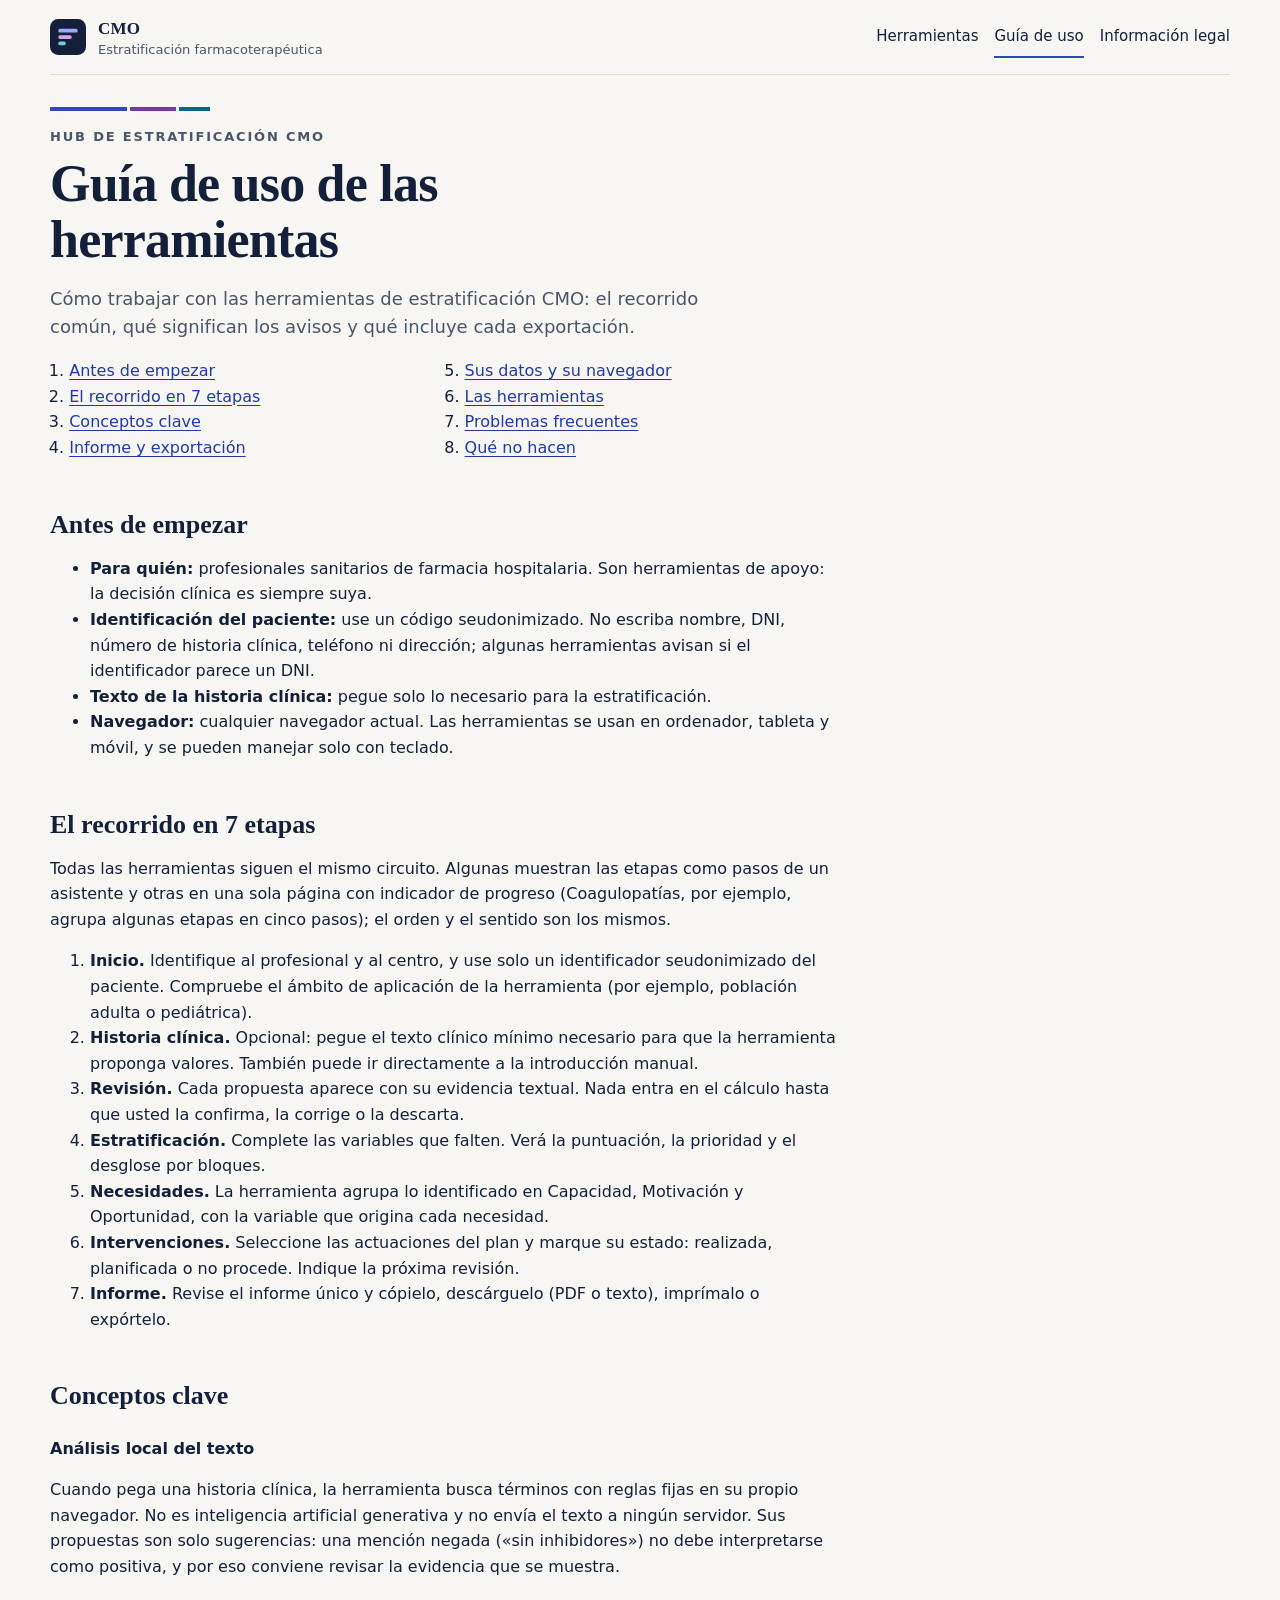
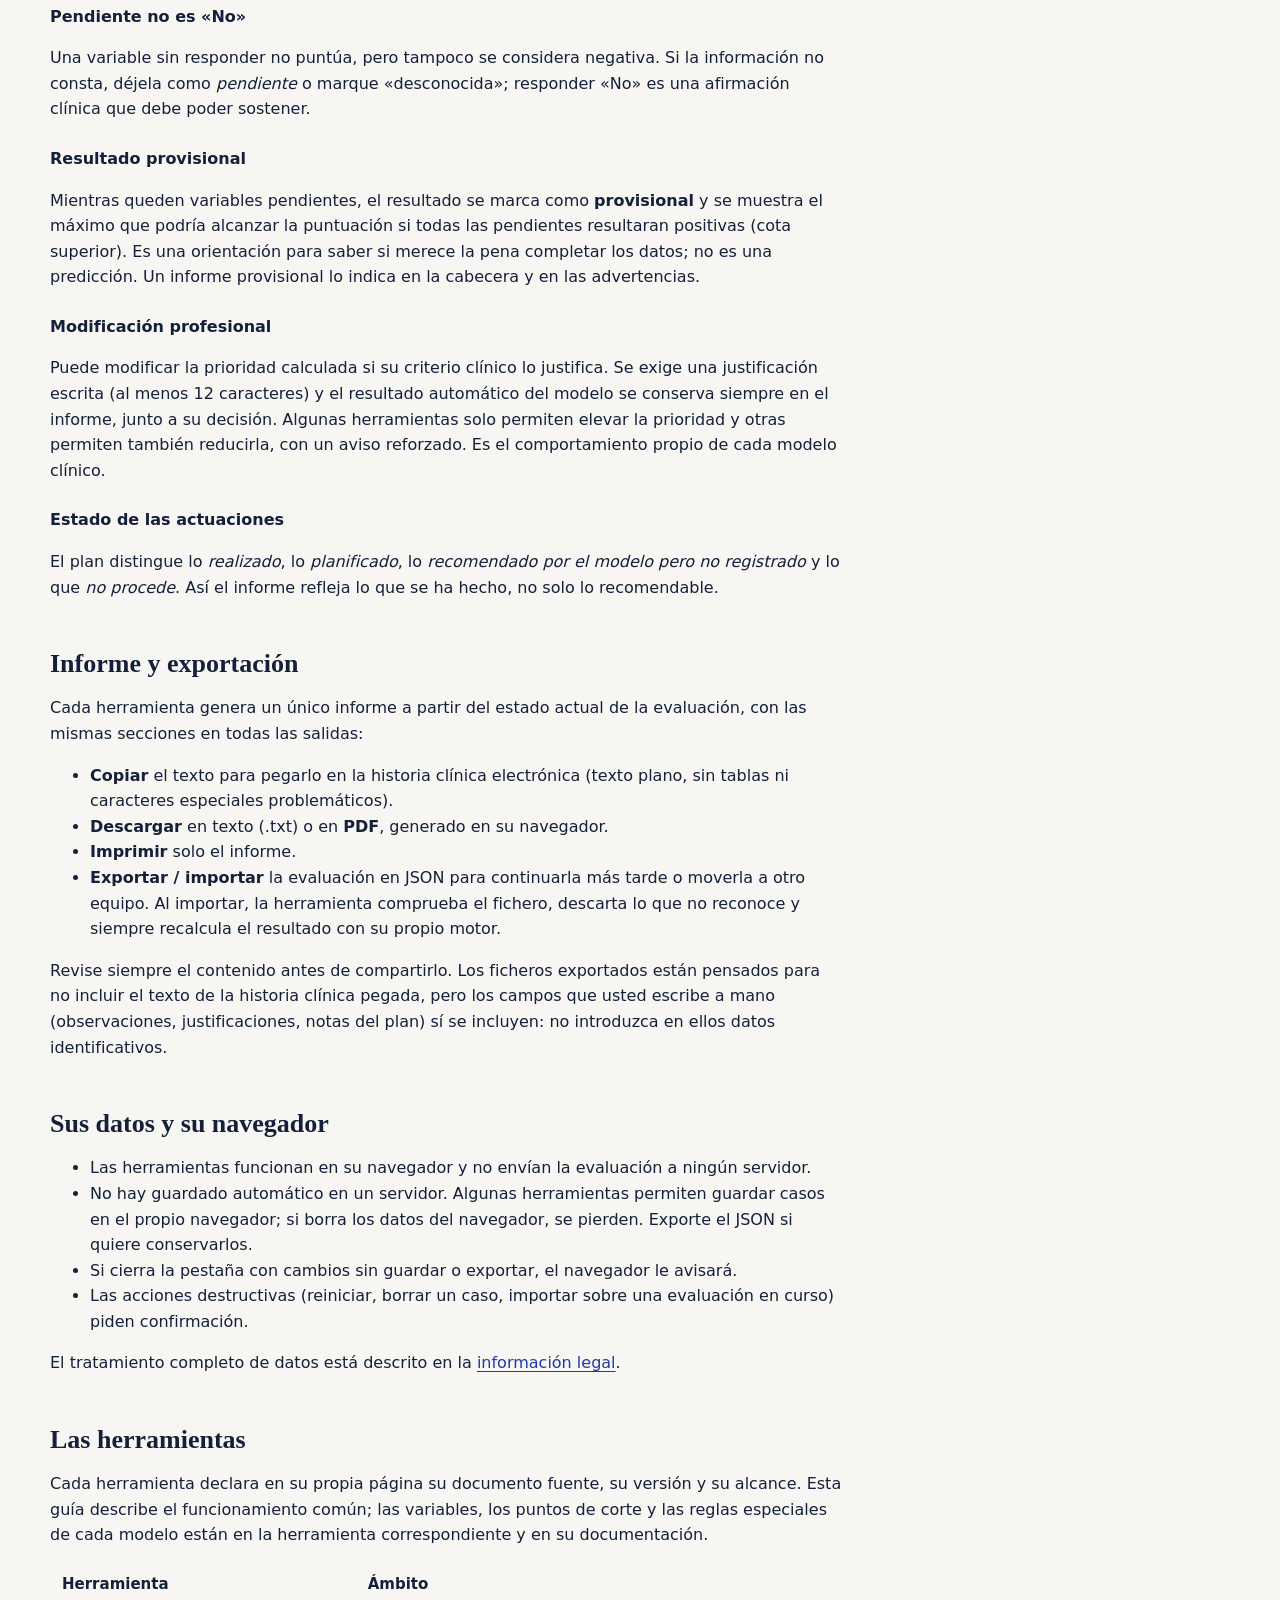
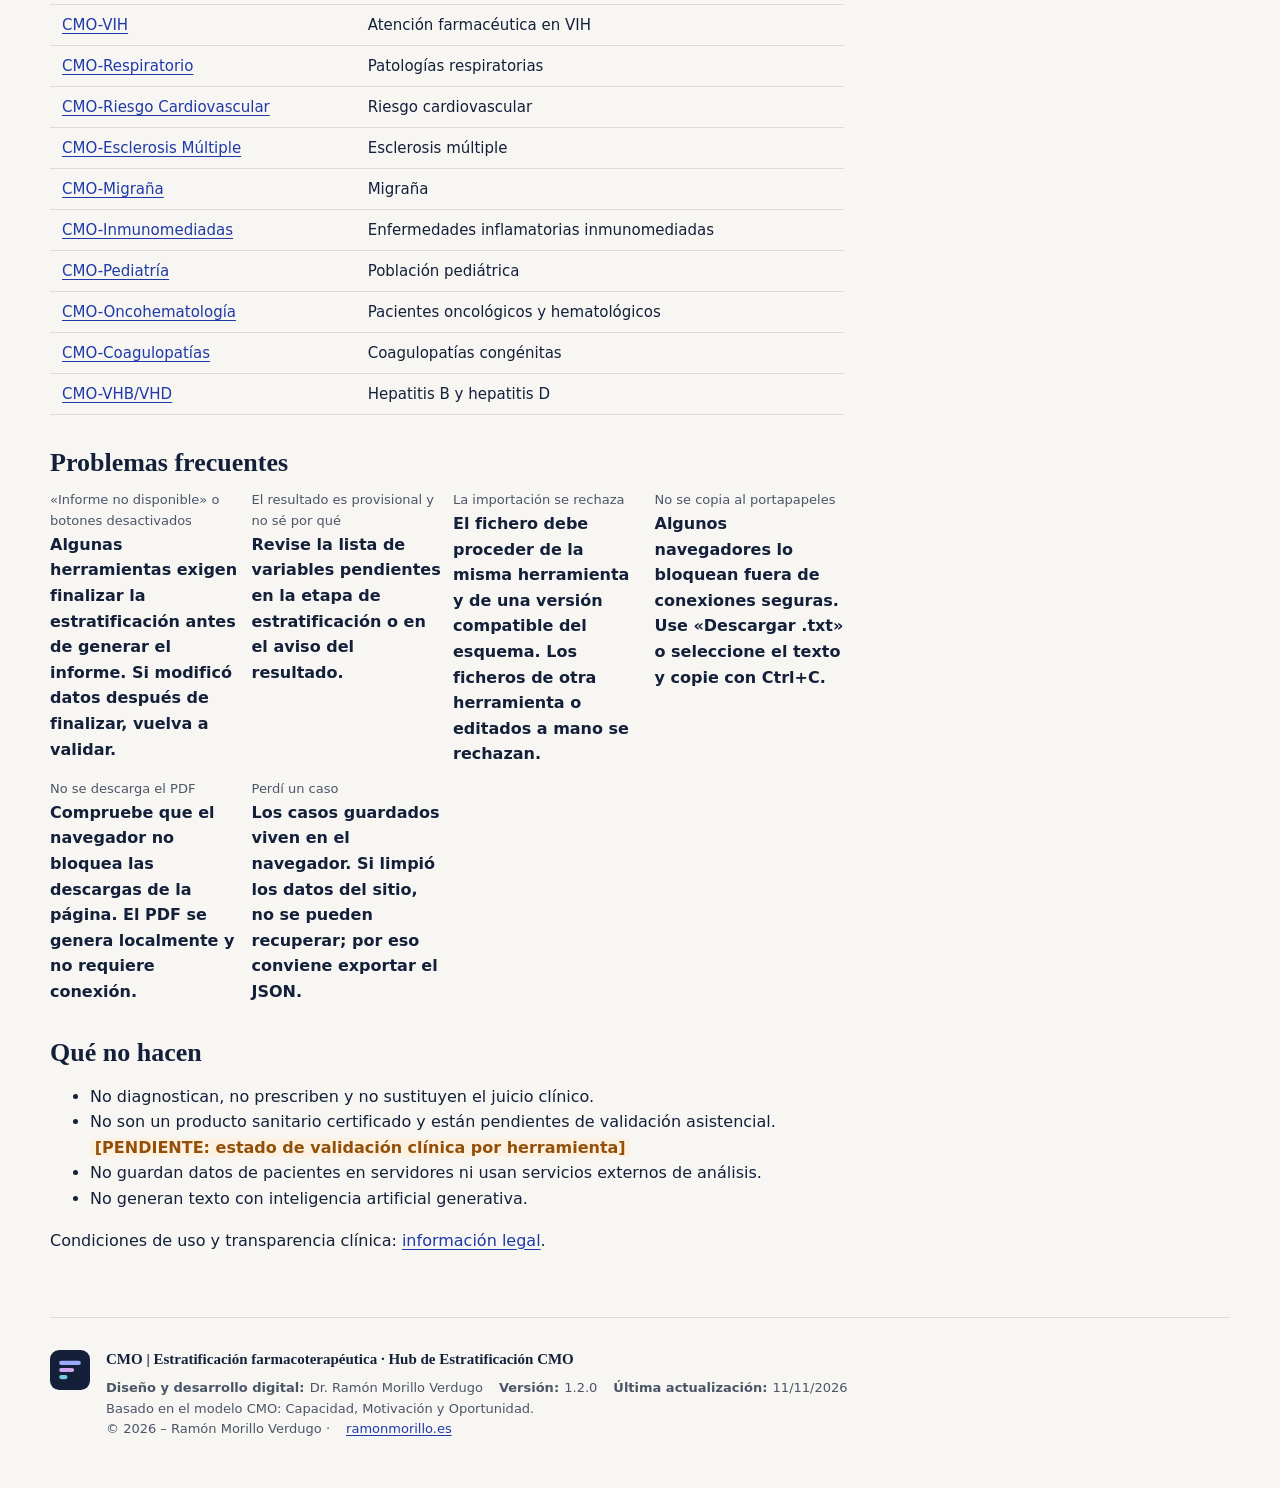
==== guia.html @ ec077113 "Guía de uso de las herramientas (guia.html) enlazada desde el hub; hub 1.2.0 Co-Authored-By: Claude " ====
<!DOCTYPE html>
<html lang="es">
<head>
    <meta charset="UTF-8">
    <meta name="viewport" content="width=device-width, initial-scale=1.0">
    <title>Guía de uso · Hub de Estratificación CMO</title>
    <meta name="description" content="Cómo usar las herramientas de estratificación CMO: flujo común, resultado provisional, modificación profesional, informe y exportación.">
    <meta name="theme-color" content="#14203a">
    <link rel="icon" href="cmo-design-system/assets/favicon.svg" type="image/svg+xml">
    <link rel="stylesheet" href="cmo-design-system/src/cmo-tokens.css">
    <link rel="stylesheet" href="cmo-design-system/src/cmo-components.css">
    <style>
        .guia { max-width: 78ch; }
        .guia section { padding-top: var(--cmo-space-6); scroll-margin-top: var(--cmo-space-4); }
        .guia h2 { margin-bottom: var(--cmo-space-3); }
        .guia h3 { margin: var(--cmo-space-5) 0 var(--cmo-space-2); font-size: var(--cmo-text-md); }
        .guia table { width: 100%; border-collapse: collapse; font-size: var(--cmo-text-sm); }
        .guia th, .guia td { text-align: left; vertical-align: top; padding: var(--cmo-space-2) var(--cmo-space-3); border-bottom: 1px solid var(--cmo-rule); }
        .guia .table-wrap { overflow-x: auto; }
        .pending { padding: 0 .3em; background: var(--cmo-warn-bg); color: var(--cmo-warn); font-weight: 600; border-radius: 3px; }
        .toc { columns: 2 220px; padding-left: 1.2em; }
        .guia a[href^="mailto:"] { overflow-wrap: anywhere; }
    </style>
    <script type="application/json" id="cmo-app-meta">
    {
        "schema": "cmo-app-meta/1",
        "id": "hub-estratificacion-cmo",
        "name": "Hub de Estratificación CMO",
        "appVersion": "1.2.0",
        "algorithm": null,
        "status": "released",
        "releaseDate": "2026-11-11",
        "credits": [{ "role": "Diseño y desarrollo digital", "name": "Dr. Ramón Morillo Verdugo" }],
        "website": "https://ramonmorillo.es",
        "copyright": { "year": "2026", "holders": ["Ramón Morillo Verdugo"] }
    }
    </script>
    <script type="module" src="cmo-design-system/src/cmo-author-signature.js"></script>
</head>
<body class="cmo-scope">
    <a class="cmo-skip" href="#contenido">Saltar al contenido</a>
    <div class="cmo-container">
        <header class="cmo-brandbar">
            <a class="cmo-brand" href="./" aria-label="CMO · Estratificación farmacoterapéutica, volver al hub">
                <img class="cmo-brand__mark" src="cmo-design-system/assets/cmo-mark.svg" alt="" width="36" height="36">
                <span><span class="cmo-brand__name">CMO</span><span class="cmo-brand__tagline">Estratificación farmacoterapéutica</span></span>
            </a>
            <nav class="cmo-nav" aria-label="Principal">
                <a href="./#herramientas">Herramientas</a>
                <a href="guia.html" aria-current="page">Guía de uso</a>
                <a href="legal.html">Información legal</a>
            </nav>
        </header>

        <main id="contenido" class="guia" tabindex="-1">
            <section class="cmo-hero" style="padding-bottom:0">
                <div class="cmo-strata" aria-hidden="true"><i></i><i></i><i></i></div>
                <p class="cmo-eyebrow">Hub de Estratificación CMO</p>
                <h1 class="cmo-title">Guía de uso de las herramientas</h1>
                <p class="cmo-lead">Cómo trabajar con las herramientas de estratificación CMO: el recorrido común, qué significan los avisos y qué incluye cada exportación.</p>
            </section>

            <nav aria-label="Apartados">
                <ol class="toc">
                    <li><a href="#antes">Antes de empezar</a></li>
                    <li><a href="#recorrido">El recorrido en 7 etapas</a></li>
                    <li><a href="#conceptos">Conceptos clave</a></li>
                    <li><a href="#informe">Informe y exportación</a></li>
                    <li><a href="#datos">Sus datos y su navegador</a></li>
                    <li><a href="#herramientas-guia">Las herramientas</a></li>
                    <li><a href="#problemas">Problemas frecuentes</a></li>
                    <li><a href="#limites">Qué no hacen</a></li>
                </ol>
            </nav>

            <section id="antes" aria-labelledby="h-antes">
                <h2 class="cmo-h2" id="h-antes">Antes de empezar</h2>
                <ul>
                    <li><strong>Para quién:</strong> profesionales sanitarios de farmacia hospitalaria. Son herramientas de apoyo: la decisión clínica es siempre suya.</li>
                    <li><strong>Identificación del paciente:</strong> use un código seudonimizado. No escriba nombre, DNI, número de historia clínica, teléfono ni dirección; algunas herramientas avisan si el identificador parece un DNI.</li>
                    <li><strong>Texto de la historia clínica:</strong> pegue solo lo necesario para la estratificación.</li>
                    <li><strong>Navegador:</strong> cualquier navegador actual. Las herramientas se usan en ordenador, tableta y móvil, y se pueden manejar solo con teclado.</li>
                </ul>
            </section>

            <section id="recorrido" aria-labelledby="h-recorrido">
                <h2 class="cmo-h2" id="h-recorrido">El recorrido en 7 etapas</h2>
                <p>Todas las herramientas siguen el mismo circuito. Algunas muestran las etapas como pasos de un asistente y otras en una sola página con indicador de progreso (Coagulopatías, por ejemplo, agrupa algunas etapas en cinco pasos); el orden y el sentido son los mismos.</p>
                <ol>
                    <li><strong>Inicio.</strong> Identifique al profesional y al centro, y use solo un identificador seudonimizado del paciente. Compruebe el ámbito de aplicación de la herramienta (por ejemplo, población adulta o pediátrica).</li>
                    <li><strong>Historia clínica.</strong> Opcional: pegue el texto clínico mínimo necesario para que la herramienta proponga valores. También puede ir directamente a la introducción manual.</li>
                    <li><strong>Revisión.</strong> Cada propuesta aparece con su evidencia textual. Nada entra en el cálculo hasta que usted la confirma, la corrige o la descarta.</li>
                    <li><strong>Estratificación.</strong> Complete las variables que falten. Verá la puntuación, la prioridad y el desglose por bloques.</li>
                    <li><strong>Necesidades.</strong> La herramienta agrupa lo identificado en Capacidad, Motivación y Oportunidad, con la variable que origina cada necesidad.</li>
                    <li><strong>Intervenciones.</strong> Seleccione las actuaciones del plan y marque su estado: realizada, planificada o no procede. Indique la próxima revisión.</li>
                    <li><strong>Informe.</strong> Revise el informe único y cópielo, descárguelo (PDF o texto), imprímalo o expórtelo.</li>
                </ol>
            </section>

            <section id="conceptos" aria-labelledby="h-conceptos">
                <h2 class="cmo-h2" id="h-conceptos">Conceptos clave</h2>
                <h3>Análisis local del texto</h3>
                <p>Cuando pega una historia clínica, la herramienta busca términos con reglas fijas en su propio navegador. No es inteligencia artificial generativa y no envía el texto a ningún servidor. Sus propuestas son solo sugerencias: una mención negada («sin inhibidores») no debe interpretarse como positiva, y por eso conviene revisar la evidencia que se muestra.</p>
                <h3>Pendiente no es «No»</h3>
                <p>Una variable sin responder no puntúa, pero tampoco se considera negativa. Si la información no consta, déjela como <em>pendiente</em> o marque «desconocida»; responder «No» es una afirmación clínica que debe poder sostener.</p>
                <h3>Resultado provisional</h3>
                <p>Mientras queden variables pendientes, el resultado se marca como <strong>provisional</strong> y se muestra el máximo que podría alcanzar la puntuación si todas las pendientes resultaran positivas (cota superior). Es una orientación para saber si merece la pena completar los datos; no es una predicción. Un informe provisional lo indica en la cabecera y en las advertencias.</p>
                <h3>Modificación profesional</h3>
                <p>Puede modificar la prioridad calculada si su criterio clínico lo justifica. Se exige una justificación escrita (al menos 12 caracteres) y el resultado automático del modelo se conserva siempre en el informe, junto a su decisión. Algunas herramientas solo permiten elevar la prioridad y otras permiten también reducirla, con un aviso reforzado. Es el comportamiento propio de cada modelo clínico.</p>
                <h3>Estado de las actuaciones</h3>
                <p>El plan distingue lo <em>realizado</em>, lo <em>planificado</em>, lo <em>recomendado por el modelo pero no registrado</em> y lo que <em>no procede</em>. Así el informe refleja lo que se ha hecho, no solo lo recomendable.</p>
            </section>

            <section id="informe" aria-labelledby="h-informe">
                <h2 class="cmo-h2" id="h-informe">Informe y exportación</h2>
                <p>Cada herramienta genera un único informe a partir del estado actual de la evaluación, con las mismas secciones en todas las salidas:</p>
                <ul>
                    <li><strong>Copiar</strong> el texto para pegarlo en la historia clínica electrónica (texto plano, sin tablas ni caracteres especiales problemáticos).</li>
                    <li><strong>Descargar</strong> en texto (.txt) o en <strong>PDF</strong>, generado en su navegador.</li>
                    <li><strong>Imprimir</strong> solo el informe.</li>
                    <li><strong>Exportar / importar</strong> la evaluación en JSON para continuarla más tarde o moverla a otro equipo. Al importar, la herramienta comprueba el fichero, descarta lo que no reconoce y siempre recalcula el resultado con su propio motor.</li>
                </ul>
                <p>Revise siempre el contenido antes de compartirlo. Los ficheros exportados están pensados para no incluir el texto de la historia clínica pegada, pero los campos que usted escribe a mano (observaciones, justificaciones, notas del plan) sí se incluyen: no introduzca en ellos datos identificativos.</p>
            </section>

            <section id="datos" aria-labelledby="h-datos">
                <h2 class="cmo-h2" id="h-datos">Sus datos y su navegador</h2>
                <ul>
                    <li>Las herramientas funcionan en su navegador y no envían la evaluación a ningún servidor.</li>
                    <li>No hay guardado automático en un servidor. Algunas herramientas permiten guardar casos en el propio navegador; si borra los datos del navegador, se pierden. Exporte el JSON si quiere conservarlos.</li>
                    <li>Si cierra la pestaña con cambios sin guardar o exportar, el navegador le avisará.</li>
                    <li>Las acciones destructivas (reiniciar, borrar un caso, importar sobre una evaluación en curso) piden confirmación.</li>
                </ul>
                <p>El tratamiento completo de datos está descrito en la <a href="legal.html#privacidad">información legal</a>.</p>
            </section>

            <section id="herramientas-guia" aria-labelledby="h-herr">
                <h2 class="cmo-h2" id="h-herr">Las herramientas</h2>
                <p>Cada herramienta declara en su propia página su documento fuente, su versión y su alcance. Esta guía describe el funcionamiento común; las variables, los puntos de corte y las reglas especiales de cada modelo están en la herramienta correspondiente y en su documentación.</p>
                <div class="table-wrap">
                    <table>
                        <thead><tr><th scope="col">Herramienta</th><th scope="col">Ámbito</th></tr></thead>
                        <tbody>
                        <tr><td><a href="https://ramonmorillo.github.io/cmo-vih-app/" target="_blank" rel="noopener noreferrer">CMO-VIH</a></td><td>Atención farmacéutica en VIH</td></tr>
                        <tr><td><a href="https://ramonmorillo.github.io/cmorespiratorio/" target="_blank" rel="noopener noreferrer">CMO-Respiratorio</a></td><td>Patologías respiratorias</td></tr>
                        <tr><td><a href="https://ramonmorillo.github.io/cmoriesgocardiovascular/" target="_blank" rel="noopener noreferrer">CMO-Riesgo Cardiovascular</a></td><td>Riesgo cardiovascular</td></tr>
                        <tr><td><a href="https://ramonmorillo.github.io/estratificacionEM/" target="_blank" rel="noopener noreferrer">CMO-Esclerosis Múltiple</a></td><td>Esclerosis múltiple</td></tr>
                        <tr><td><a href="https://ramonmorillo.github.io/estratificacionmigrana/" target="_blank" rel="noopener noreferrer">CMO-Migraña</a></td><td>Migraña</td></tr>
                        <tr><td><a href="https://ramonmorillo.github.io/cmoinmunomediadas/" target="_blank" rel="noopener noreferrer">CMO-Inmunomediadas</a></td><td>Enfermedades inflamatorias inmunomediadas</td></tr>
                        <tr><td><a href="https://ramonmorillo.github.io/cmopediatria/" target="_blank" rel="noopener noreferrer">CMO-Pediatría</a></td><td>Población pediátrica</td></tr>
                        <tr><td><a href="https://ramonmorillo.github.io/cmoncologia/" target="_blank" rel="noopener noreferrer">CMO-Oncohematología</a></td><td>Pacientes oncológicos y hematológicos</td></tr>
                        <tr><td><a href="https://ramonmorillo.github.io/cmocoagulopatias/" target="_blank" rel="noopener noreferrer">CMO-Coagulopatías</a></td><td>Coagulopatías congénitas</td></tr>
                        <tr><td><a href="https://ramonmorillo.github.io/cmo-vhb-vhd/" target="_blank" rel="noopener noreferrer">CMO-VHB/VHD</a></td><td>Hepatitis B y hepatitis D</td></tr>
                        </tbody>
                    </table>
                </div>
            </section>

            <section id="problemas" aria-labelledby="h-prob">
                <h2 class="cmo-h2" id="h-prob">Problemas frecuentes</h2>
                <dl class="cmo-summary">
                    <div><dt>«Informe no disponible» o botones desactivados</dt><dd>Algunas herramientas exigen finalizar la estratificación antes de generar el informe. Si modificó datos después de finalizar, vuelva a validar.</dd></div>
                    <div><dt>El resultado es provisional y no sé por qué</dt><dd>Revise la lista de variables pendientes en la etapa de estratificación o en el aviso del resultado.</dd></div>
                    <div><dt>La importación se rechaza</dt><dd>El fichero debe proceder de la misma herramienta y de una versión compatible del esquema. Los ficheros de otra herramienta o editados a mano se rechazan.</dd></div>
                    <div><dt>No se copia al portapapeles</dt><dd>Algunos navegadores lo bloquean fuera de conexiones seguras. Use «Descargar .txt» o seleccione el texto y copie con Ctrl+C.</dd></div>
                    <div><dt>No se descarga el PDF</dt><dd>Compruebe que el navegador no bloquea las descargas de la página. El PDF se genera localmente y no requiere conexión.</dd></div>
                    <div><dt>Perdí un caso</dt><dd>Los casos guardados viven en el navegador. Si limpió los datos del sitio, no se pueden recuperar; por eso conviene exportar el JSON.</dd></div>
                </dl>
            </section>

            <section id="limites" aria-labelledby="h-lim">
                <h2 class="cmo-h2" id="h-lim">Qué no hacen</h2>
                <ul>
                    <li>No diagnostican, no prescriben y no sustituyen el juicio clínico.</li>
                    <li>No son un producto sanitario certificado y están pendientes de validación asistencial. <span class="pending">[PENDIENTE: estado de validación clínica por herramienta]</span></li>
                    <li>No guardan datos de pacientes en servidores ni usan servicios externos de análisis.</li>
                    <li>No generan texto con inteligencia artificial generativa.</li>
                </ul>
                <p>Condiciones de uso y transparencia clínica: <a href="legal.html#condiciones">información legal</a>.</p>
            </section>
        </main>

        <footer class="cmo-footer">
            <cmo-author-signature meta="cmo-app-meta" variant="compact">
                <p>Dr. Ramón Morillo Verdugo · <a href="https://ramonmorillo.es">ramonmorillo.es</a></p>
            </cmo-author-signature>
        </footer>
    </div>
</body>
</html>
---- cmo-design-system/src/cmo-tokens.css ----
/*!
 * CMO Design System — tokens  ·  v0.2.0
 * Dirección creativa «Estratos». Sin dependencias, sin fuentes externas.
 * Ratios de contraste verificados: ver docs/CMO-DESIGN-SYSTEM.md §2.
 * REGLA: los tokens --cmo-level-* son los ÚNICOS colores permitidos para
 * resultados de estratificación. Marca y submarca nunca se usan en resultados.
 */
@layer cmo.tokens {
  :root {
    /* Neutros: tinta y papel */
    --cmo-ink: #14203a;
    --cmo-ink-muted: #4b5568;
    --cmo-paper: #f7f6f2;
    --cmo-surface: #ffffff;
    --cmo-surface-sunk: #efeee8;
    --cmo-rule: #dedbd2;          /* separadores decorativos (no informativos) */
    --cmo-control-border: #7b8495; /* ≥3:1 sobre blanco y papel (WCAG 1.4.11) */

    /* Marca: tríada CMO (solo identidad, nunca estados clínicos) */
    --cmo-c: #2d48b8;  /* Capacidad   · cobalto  */
    --cmo-m: #743aa0;  /* Motivación  · violeta  */
    --cmo-o: #0d6680;  /* Oportunidad · petróleo */
    --cmo-brand: var(--cmo-c);
    --cmo-brand-strong: #1f3aa8;
    --cmo-brand-soft: #eef1fb;   /* fondos suaves de marca; brand-strong sobre él: 8,35:1 */
    --cmo-focus: #1f3aa8;

    /* Submarca: cada herramienta redefine solo este token (ver tabla en docs) */
    --cmo-accent: var(--cmo-brand);

    /* Semántica de estratificación: orden 1 = máxima prioridad/complejidad.
       El TEXTO del nivel lo aporta siempre la herramienta (Nivel/Prioridad). */
    --cmo-level-1: #a3241a; --cmo-level-1-bg: #fbecea;
    --cmo-level-2: #93500a; --cmo-level-2-bg: #fdf1e2;
    --cmo-level-3: #1e6b45; --cmo-level-3-bg: #e8f3ec;
    --cmo-info: #0d6680;    --cmo-info-bg: #e6f1f4;
    --cmo-warn: #93500a;    --cmo-warn-bg: #fdf1e2;
    --cmo-error: #a3241a;   --cmo-error-bg: #fbecea;

    /* Tipografía: pilas de sistema (privacidad: sin peticiones a terceros) */
    --cmo-font-sans: system-ui, -apple-system, "Segoe UI", Roboto, "Helvetica Neue", Arial, sans-serif;
    --cmo-font-serif: "Iowan Old Style", Charter, "Palatino Linotype", Palatino, Georgia, "Times New Roman", serif;
    --cmo-font-mono: ui-monospace, "SF Mono", Menlo, Consolas, monospace;
    --cmo-text-xs: .8125rem; --cmo-text-sm: .9375rem; --cmo-text-md: 1rem;
    --cmo-text-lg: 1.25rem; --cmo-text-xl: 1.625rem; --cmo-text-2xl: clamp(2rem, 4.5vw, 3.25rem);
    --cmo-leading: 1.6;

    /* Espaciado (base 4 px) */
    --cmo-space-1: 4px; --cmo-space-2: 8px; --cmo-space-3: 12px; --cmo-space-4: 16px;
    --cmo-space-5: 24px; --cmo-space-6: 32px; --cmo-space-7: 48px; --cmo-space-8: 64px;

    /* Forma */
    --cmo-radius-sm: 6px; --cmo-radius-md: 10px; --cmo-radius-pill: 999px;
    --cmo-shadow-1: 0 1px 2px #14203a14, 0 1px 1px #14203a0a;
    --cmo-shadow-2: 0 8px 24px #14203a17;
    --cmo-container: 1180px;
    --cmo-gutter: 16px;
  }
  @media (min-width: 720px) { :root { --cmo-gutter: 32px; } }
}
---- cmo-design-system/src/cmo-components.css ----
/*!
 * CMO Design System — componentes  ·  v0.2.0
 * Todo vive en @layer cmo: los estilos propios de cada herramienta (sin capa)
 * prevalecen siempre. Ninguna regla usa !important ni selectores de elementos
 * clínicos existentes: solo clases .cmo-* añadidas explícitamente.
 */
@layer cmo.base, cmo.components;

@layer cmo.base {
  .cmo-scope, .cmo-scope * { box-sizing: border-box; }
  .cmo-scope {
    margin: 0; color: var(--cmo-ink); background: var(--cmo-paper);
    font: var(--cmo-text-md)/var(--cmo-leading) var(--cmo-font-sans);
    -webkit-text-size-adjust: 100%;
  }
  .cmo-scope :where(a) { color: var(--cmo-brand-strong); text-underline-offset: .18em; }
  .cmo-scope :where(a, button, input, select, textarea, summary, [tabindex]):focus-visible {
    outline: 3px solid var(--cmo-focus); outline-offset: 2px; border-radius: 2px;
  }
  .cmo-skip { position: absolute; left: -9999px; top: 0; z-index: 10; padding: var(--cmo-space-3) var(--cmo-space-4);
    background: var(--cmo-ink); color: #fff; }
  .cmo-skip:focus { left: var(--cmo-space-4); top: var(--cmo-space-4); }
  .cmo-visually-hidden { position: absolute !important; width: 1px; height: 1px; overflow: hidden; clip: rect(0 0 0 0); white-space: nowrap; }
  @media (prefers-reduced-motion: reduce) {
    .cmo-scope *, .cmo-scope *::before, .cmo-scope *::after { animation: none !important; transition: none !important; scroll-behavior: auto !important; }
  }
}

@layer cmo.components {
  /* Contenedor */
  .cmo-container { width: min(var(--cmo-container), 100% - 2 * var(--cmo-gutter)); margin-inline: auto; }

  /* Marca y cabecera */
  .cmo-brandbar { display: flex; align-items: center; justify-content: space-between; gap: var(--cmo-space-4);
    padding-block: var(--cmo-space-4); border-bottom: 1px solid var(--cmo-rule); }
  .cmo-brand { display: inline-flex; align-items: center; gap: var(--cmo-space-3); color: var(--cmo-ink); text-decoration: none; }
  .cmo-brand__mark { width: 36px; height: 36px; flex: none; }
  .cmo-brand__name { font: 700 1.0625rem/1.15 var(--cmo-font-serif); letter-spacing: .01em; }
  .cmo-brand__tagline { display: block; font: 400 var(--cmo-text-xs)/1.3 var(--cmo-font-sans); color: var(--cmo-ink-muted); }
  .cmo-nav { display: flex; flex-wrap: wrap; gap: var(--cmo-space-1) var(--cmo-space-4); font-size: var(--cmo-text-sm); }
  .cmo-nav a { color: var(--cmo-ink); text-decoration: none; padding: var(--cmo-space-2) 0; border-bottom: 2px solid transparent; }
  .cmo-nav a:hover, .cmo-nav a[aria-current="page"] { border-bottom-color: var(--cmo-accent); }

  /* Franja de estratos: firma gráfica (decorativa) */
  .cmo-strata { display: grid; grid-template-columns: 5fr 3fr 2fr; gap: 3px; width: 160px; height: 4px; }
  .cmo-strata > i { background: var(--cmo-c); } .cmo-strata > i + i { background: var(--cmo-m); } .cmo-strata > i + i + i { background: var(--cmo-o); }

  .cmo-hero { padding-block: var(--cmo-space-7) var(--cmo-space-6); }
  .cmo-eyebrow { margin: var(--cmo-space-4) 0 var(--cmo-space-2); font-size: var(--cmo-text-xs); font-weight: 700; letter-spacing: .14em;
    text-transform: uppercase; color: var(--cmo-ink-muted); }
  .cmo-title { margin: 0 0 var(--cmo-space-4); font: 600 var(--cmo-text-2xl)/1.08 var(--cmo-font-serif); letter-spacing: -.015em; max-width: 22ch; }
  .cmo-lead { margin: 0; max-width: 62ch; font-size: 1.125rem; color: var(--cmo-ink-muted); }
  .cmo-h2 { margin: 0; font: 600 var(--cmo-text-xl)/1.2 var(--cmo-font-serif); }
  .cmo-h3 { margin: 0; font: 600 var(--cmo-text-lg)/1.3 var(--cmo-font-serif); }

  /* Botones */
  .cmo-btn { display: inline-flex; align-items: center; justify-content: center; gap: var(--cmo-space-2); min-height: 44px;
    padding: var(--cmo-space-2) var(--cmo-space-5); border: 1px solid var(--cmo-brand-strong); border-radius: var(--cmo-radius-sm);
    background: var(--cmo-brand-strong); color: #fff; font: 600 var(--cmo-text-sm)/1.2 var(--cmo-font-sans); text-decoration: none; cursor: pointer; }
  .cmo-btn:hover { background: var(--cmo-ink); border-color: var(--cmo-ink); }
  .cmo-btn--secondary { background: var(--cmo-surface); color: var(--cmo-brand-strong); }
  .cmo-btn--secondary:hover { background: var(--cmo-surface-sunk); color: var(--cmo-ink); }
  .cmo-btn--ghost { background: transparent; border-color: transparent; color: var(--cmo-brand-strong); }
  .cmo-btn:disabled, .cmo-btn[aria-disabled="true"] { opacity: .55; cursor: not-allowed; }

  /* Formularios */
  .cmo-field { display: grid; gap: var(--cmo-space-2); margin-bottom: var(--cmo-space-4); }
  .cmo-label { font-weight: 700; font-size: var(--cmo-text-sm); }
  .cmo-hint { font-size: var(--cmo-text-xs); color: var(--cmo-ink-muted); }
  .cmo-input, .cmo-select, .cmo-textarea { width: 100%; min-height: 44px; padding: var(--cmo-space-3) var(--cmo-space-4);
    border: 1px solid var(--cmo-control-border); border-radius: var(--cmo-radius-sm); background: var(--cmo-surface);
    color: var(--cmo-ink); font: inherit; }
  .cmo-input[aria-invalid="true"], .cmo-select[aria-invalid="true"] { border: 2px solid var(--cmo-error); }
  .cmo-error-text { font-size: var(--cmo-text-xs); font-weight: 600; color: var(--cmo-error); }
  .cmo-error-text::before { content: "⚠ "; }

  /* Etiquetas / filtros (estado por aria-pressed, no solo color) */
  .cmo-chips { display: flex; flex-wrap: wrap; gap: var(--cmo-space-2); }
  .cmo-chip { min-height: 36px; padding: var(--cmo-space-1) var(--cmo-space-4); border: 1px solid var(--cmo-control-border);
    border-radius: var(--cmo-radius-pill); background: var(--cmo-surface); color: var(--cmo-ink); font: 500 var(--cmo-text-xs)/1 var(--cmo-font-sans); cursor: pointer; }
  .cmo-chip:hover { border-color: var(--cmo-ink); }
  .cmo-chip[aria-pressed="true"] { background: var(--cmo-ink); border-color: var(--cmo-ink); color: #fff; }
  .cmo-chip[aria-pressed="true"]::before { content: "✓ "; }

  /* Tarjetas */
  .cmo-card { position: relative; display: flex; flex-direction: column; gap: var(--cmo-space-3); padding: var(--cmo-space-5);
    background: var(--cmo-surface); border: 1px solid var(--cmo-rule); border-radius: var(--cmo-radius-md); box-shadow: var(--cmo-shadow-1); }
  .cmo-card--tool { border-top: 3px solid var(--cmo-accent); transition: box-shadow .15s ease, transform .15s ease; }
  .cmo-card--tool:hover, .cmo-card--tool:focus-within { box-shadow: var(--cmo-shadow-2); transform: translateY(-2px); }
  .cmo-card__kicker { margin: 0; font-size: var(--cmo-text-xs); font-weight: 700; letter-spacing: .08em; text-transform: uppercase; color: var(--cmo-accent); }
  .cmo-card__text { margin: 0; font-size: var(--cmo-text-sm); color: var(--cmo-ink-muted); }
  .cmo-card__action { margin-top: auto; padding-top: var(--cmo-space-3); border-top: 1px solid var(--cmo-rule); font-weight: 700; font-size: var(--cmo-text-sm);
    color: var(--cmo-brand-strong); text-decoration: none; }
  .cmo-card__action::after { content: ""; position: absolute; inset: 0; border-radius: inherit; } /* tarjeta entera clicable */
  .cmo-card__action:hover { text-decoration: underline; }
  .cmo-grid { display: grid; gap: var(--cmo-space-5); grid-template-columns: repeat(auto-fill, minmax(min(100%, 300px), 1fr)); }

  /* Alertas */
  .cmo-alert { display: grid; gap: var(--cmo-space-1); padding: var(--cmo-space-4) var(--cmo-space-5); border-left: 4px solid var(--cmo-info);
    background: var(--cmo-info-bg); border-radius: 0 var(--cmo-radius-sm) var(--cmo-radius-sm) 0; font-size: var(--cmo-text-sm); }
  .cmo-alert--warn { border-color: var(--cmo-warn); background: var(--cmo-warn-bg); }
  .cmo-alert--error { border-color: var(--cmo-error); background: var(--cmo-error-bg); }
  .cmo-alert__title { margin: 0; font-weight: 700; }

  /* Nivel de estratificación: color + marcadores ●●● + texto aportado por la app */
  .cmo-level { display: inline-flex; align-items: center; gap: var(--cmo-space-2); padding: var(--cmo-space-2) var(--cmo-space-4);
    border: 2px solid currentColor; border-radius: var(--cmo-radius-sm); font-weight: 700; }
  .cmo-level::before { font-size: .75em; letter-spacing: .15em; }
  .cmo-level[data-level="1"] { color: var(--cmo-level-1); background: var(--cmo-level-1-bg); }
  .cmo-level[data-level="1"]::before { content: "●●●"; }
  .cmo-level[data-level="2"] { color: var(--cmo-level-2); background: var(--cmo-level-2-bg); }
  .cmo-level[data-level="2"]::before { content: "●●○"; }
  .cmo-level[data-level="3"] { color: var(--cmo-level-3); background: var(--cmo-level-3-bg); }
  .cmo-level[data-level="3"]::before { content: "●○○"; }

  /* Puntuación: valor numérico siempre visible; la barra es redundante */
  .cmo-score { display: grid; gap: var(--cmo-space-1); }
  .cmo-score__value { font: 700 var(--cmo-text-xl)/1 var(--cmo-font-sans); font-variant-numeric: tabular-nums; }
  .cmo-score meter { width: 100%; height: 10px; }

  /* Explicación clínica / ayuda contextual */
  .cmo-explain { border: 1px solid var(--cmo-rule); border-radius: var(--cmo-radius-sm); background: var(--cmo-surface); }
  .cmo-explain > summary { padding: var(--cmo-space-3) var(--cmo-space-4); font-weight: 600; cursor: pointer; }
  .cmo-explain > :not(summary) { margin: 0; padding: 0 var(--cmo-space-4) var(--cmo-space-4); font-size: var(--cmo-text-sm); }

  /* Resumen del paciente */
  .cmo-summary { display: grid; grid-template-columns: repeat(auto-fit, minmax(160px, 1fr)); gap: var(--cmo-space-3); margin: 0; }
  .cmo-summary dt { font-size: var(--cmo-text-xs); color: var(--cmo-ink-muted); }
  .cmo-summary dd { margin: 0; font-weight: 600; }

  /* Estados vacío / carga */
  .cmo-empty { grid-column: 1 / -1; padding: var(--cmo-space-7) var(--cmo-space-4); text-align: center; border: 1px dashed var(--cmo-control-border);
    border-radius: var(--cmo-radius-md); background: var(--cmo-surface); }
  .cmo-empty p { margin: var(--cmo-space-2) 0 0; color: var(--cmo-ink-muted); }
  .cmo-loading { display: inline-flex; align-items: center; gap: var(--cmo-space-2); color: var(--cmo-ink-muted); }
  .cmo-loading::before { content: ""; width: 1em; height: 1em; border: 2px solid currentColor; border-right-color: transparent; border-radius: 50%;
    animation: cmo-spin .8s linear infinite; }
  @keyframes cmo-spin { to { transform: rotate(360deg); } }

  /* Modal (elemento <dialog> nativo: foco y Esc gestionados por el navegador) */
  .cmo-modal { max-width: min(560px, 100% - 2 * var(--cmo-gutter)); padding: var(--cmo-space-6); border: 0; border-radius: var(--cmo-radius-md);
    box-shadow: var(--cmo-shadow-2); color: var(--cmo-ink); }
  .cmo-modal::backdrop { background: #14203a8c; }

  /* Pie, legal y firma */
  .cmo-footer { margin-top: var(--cmo-space-8); padding-block: var(--cmo-space-6) var(--cmo-space-7); border-top: 1px solid var(--cmo-rule);
    font-size: var(--cmo-text-sm); color: var(--cmo-ink-muted); }
  .cmo-footer__grid { display: grid; gap: var(--cmo-space-6); grid-template-columns: repeat(auto-fit, minmax(min(100%, 280px), 1fr)); }
  .cmo-legal-links { display: flex; flex-wrap: wrap; gap: var(--cmo-space-2) var(--cmo-space-4); margin: 0; padding: 0; list-style: none; }
  .cmo-legal-links a { color: var(--cmo-ink); }
  .cmo-disclaimer { padding: var(--cmo-space-4) var(--cmo-space-5); background: var(--cmo-surface-sunk); border-radius: var(--cmo-radius-sm); font-size: var(--cmo-text-xs); }
  .cmo-disclaimer strong { display: block; margin-bottom: var(--cmo-space-1); color: var(--cmo-ink); font-size: var(--cmo-text-sm); }

  cmo-author-signature { display: block; }
  .cmo-signature { display: grid; grid-template-columns: auto 1fr; gap: var(--cmo-space-2) var(--cmo-space-4); align-items: start; color: var(--cmo-ink-muted); }
  .cmo-signature__mark { width: 40px; height: 40px; grid-row: span 2; }
  .cmo-signature__product { margin: 0; font: 600 var(--cmo-text-sm)/1.3 var(--cmo-font-serif); color: var(--cmo-ink); }
  .cmo-signature__rows { display: grid; gap: 2px; margin: 0; font-size: var(--cmo-text-xs); }
  .cmo-signature__rows div { display: flex; flex-wrap: wrap; gap: 0 .4em; }
  .cmo-signature__rows dt { font-weight: 600; } .cmo-signature__rows dt::after { content: ":"; }
  .cmo-signature__rows dd { margin: 0; }
  .cmo-signature__pending { color: var(--cmo-warn); font-weight: 600; }
  .cmo-signature--compact .cmo-signature__rows { display: flex; flex-wrap: wrap; gap: 0 var(--cmo-space-4); }

  @media print {
    .cmo-brandbar nav, .cmo-skip, .cmo-chips { display: none; }
    .cmo-scope { background: #fff; }
    .cmo-card { box-shadow: none; break-inside: avoid; }
  }
  @media (forced-colors: active) {
    .cmo-level, .cmo-chip[aria-pressed="true"], .cmo-card--tool { border: 2px solid CanvasText; }
  }
}
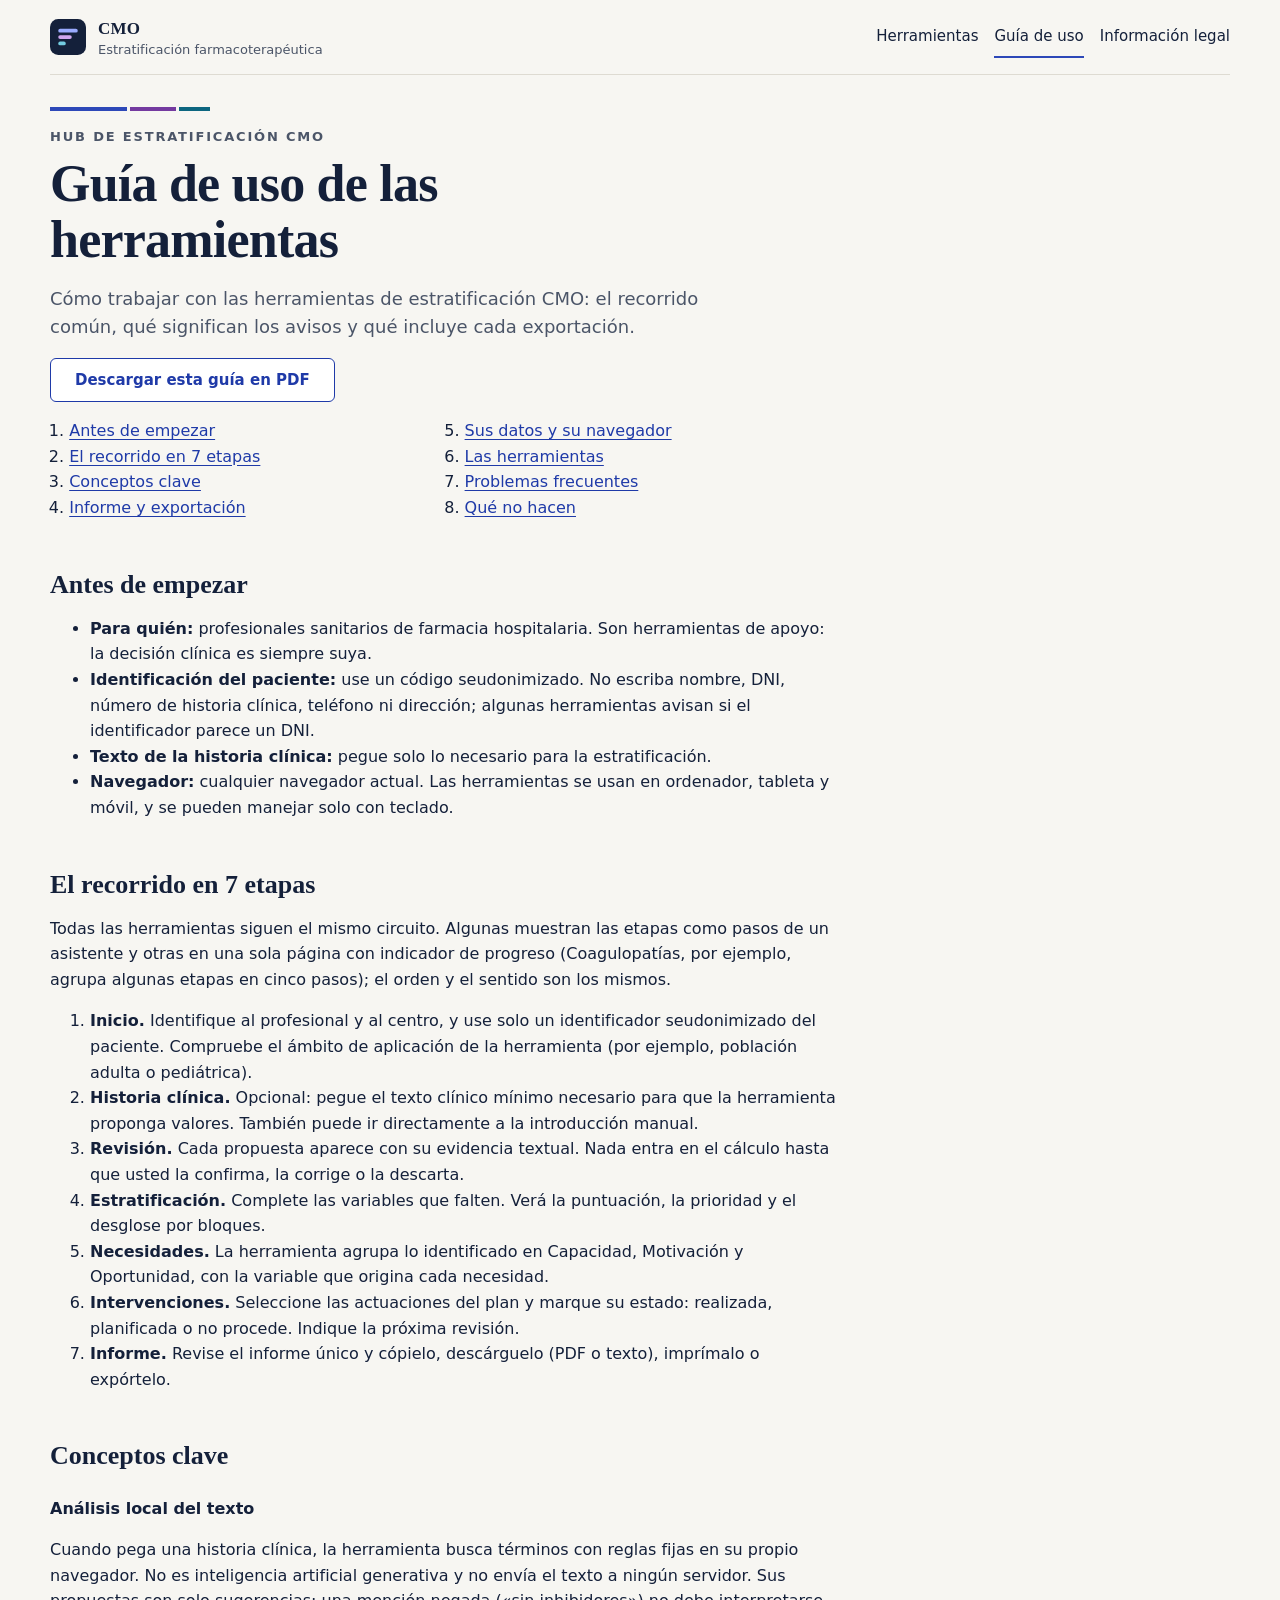
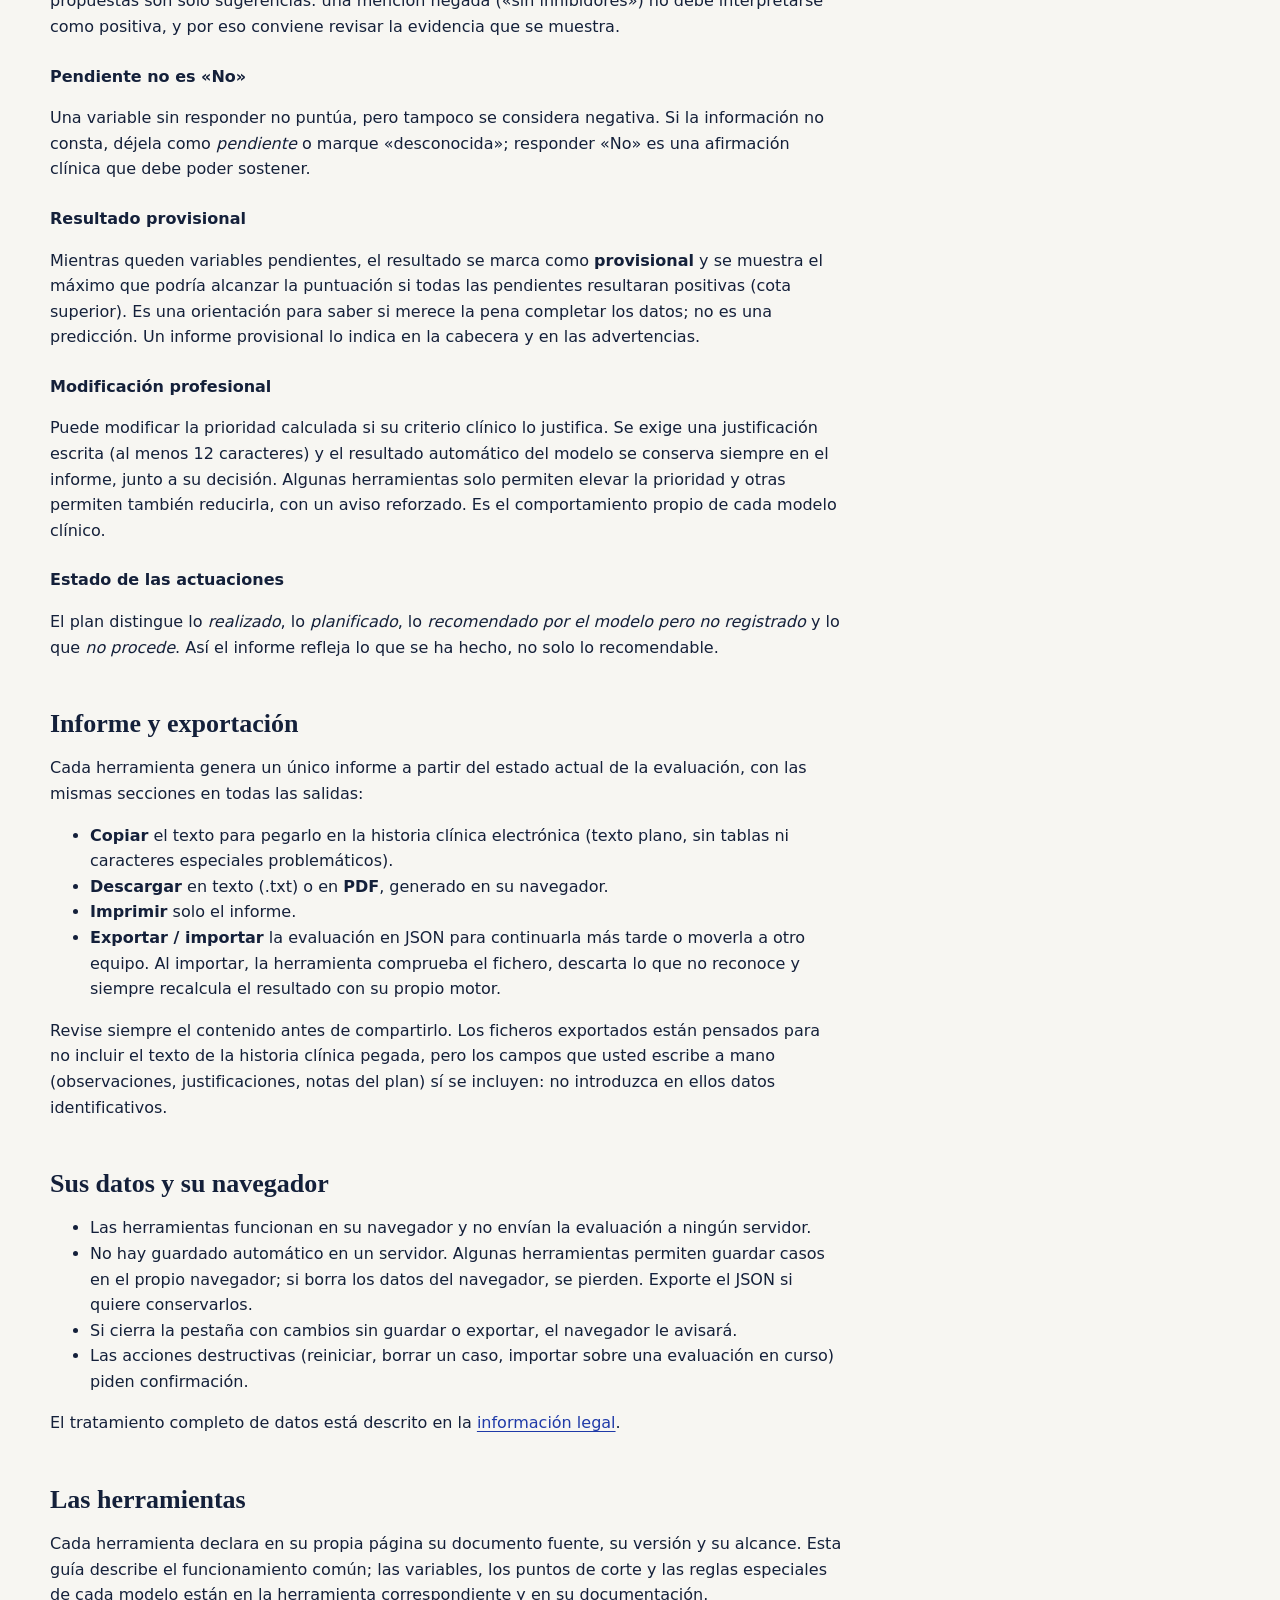
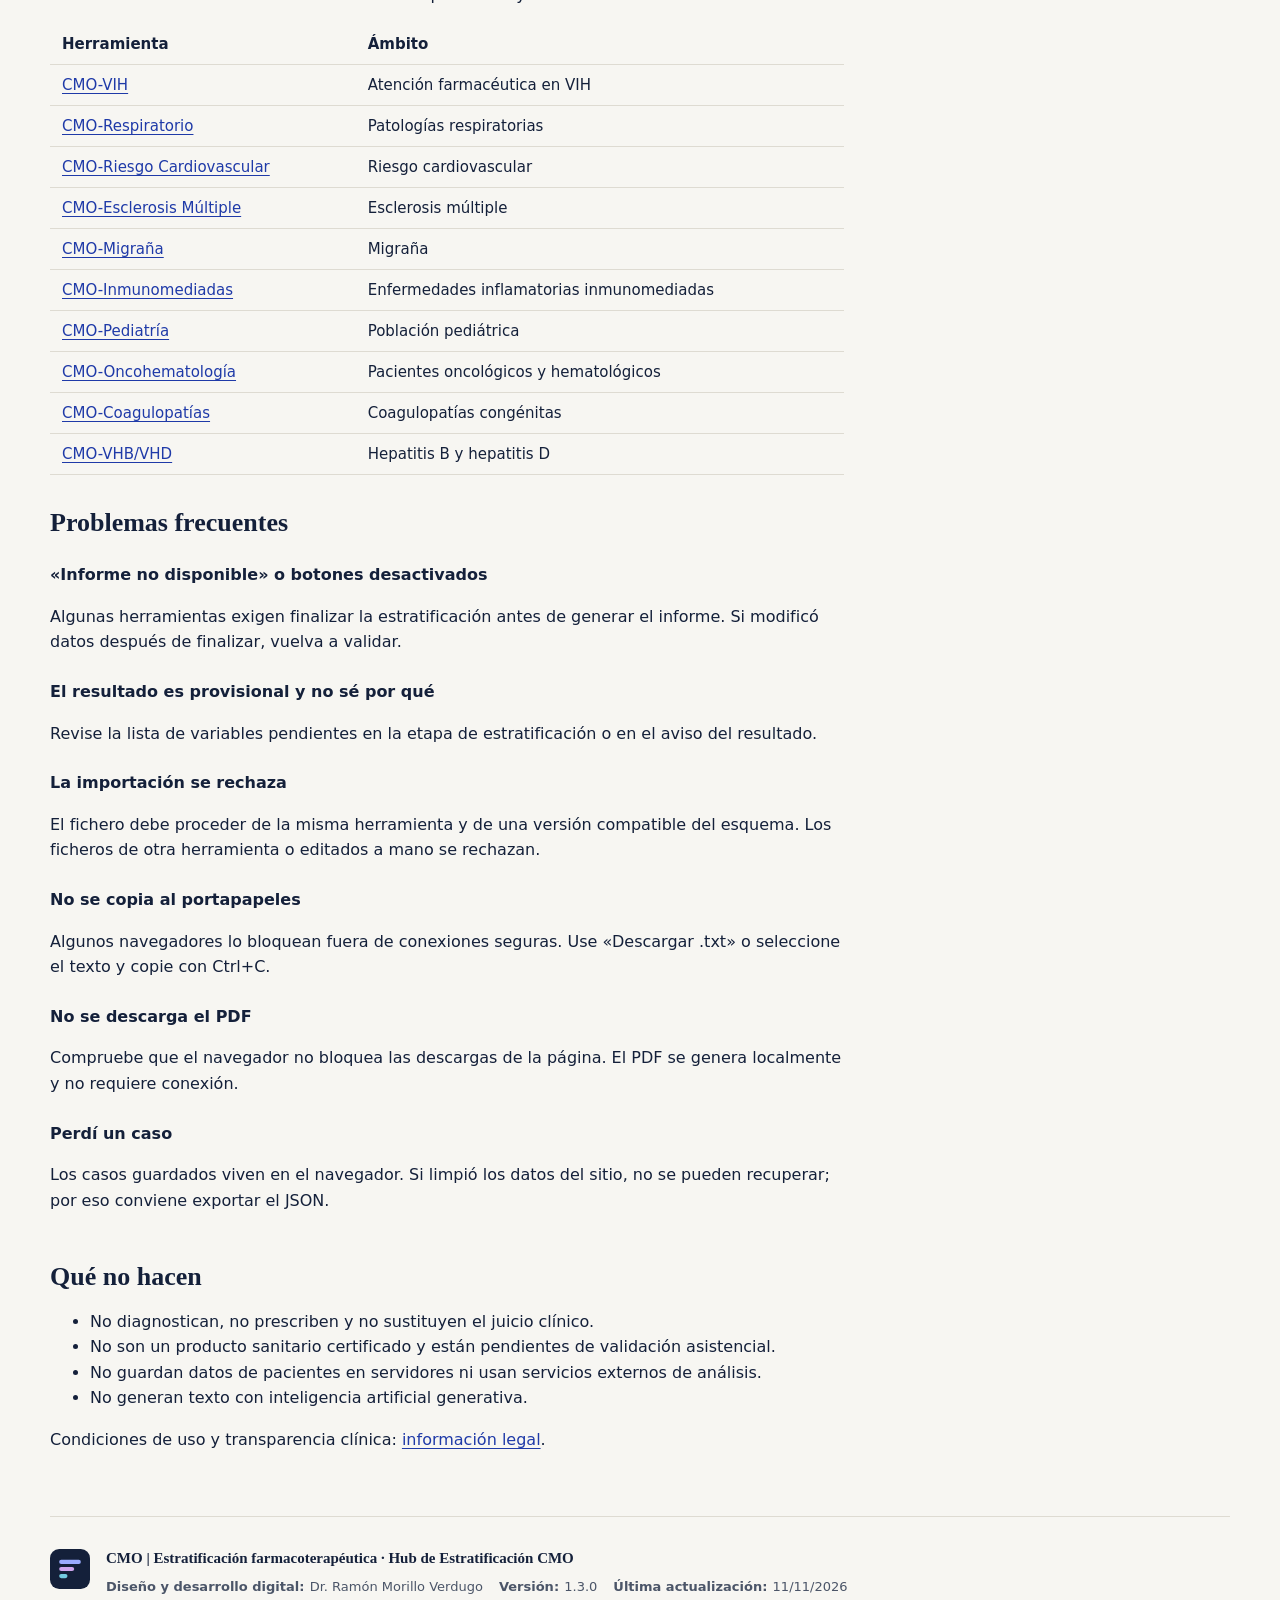
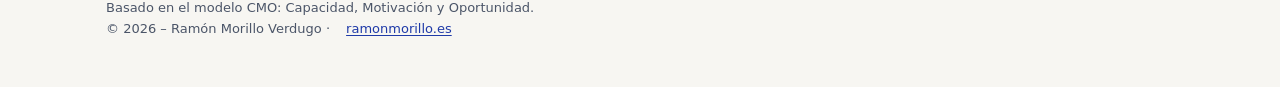
==== commit 01d4acdc: "Guía de uso descargable en PDF (guia-de-uso-cmo.pdf) y hub 1.3.0 Se retira el marcador de validación" ====
--- a/guia.html
+++ b/guia.html
@@ -17,8 +17,28 @@
         .guia table { width: 100%; border-collapse: collapse; font-size: var(--cmo-text-sm); }
         .guia th, .guia td { text-align: left; vertical-align: top; padding: var(--cmo-space-2) var(--cmo-space-3); border-bottom: 1px solid var(--cmo-rule); }
         .guia .table-wrap { overflow-x: auto; }
-        .pending { padding: 0 .3em; background: var(--cmo-warn-bg); color: var(--cmo-warn); font-weight: 600; border-radius: 3px; }
         .toc { columns: 2 220px; padding-left: 1.2em; }
+        .guia-download { margin-top: var(--cmo-space-4); }
+        @layer cmo.print {
+            @media print {
+                @page { size: A4; margin: 12mm 15mm 15mm; }
+                .cmo-scope { font-size: 10pt; line-height: 1.4; background: #fff; }
+                .cmo-skip, .cmo-nav, .guia-download, .toc { display: none; }
+                .cmo-container { max-width: none; padding: 0; }
+                .guia { max-width: none; }
+                .guia section { padding-top: 4mm; }
+                .guia h3 { margin: 3mm 0 1mm; }
+                .guia p, .guia ul, .guia ol { margin-block: 1.5mm; }
+                .guia li, .guia p { orphans: 3; widows: 3; }
+                .guia li { break-inside: avoid; }
+                .guia h2 { break-after: avoid; }
+                .guia h3 { break-after: avoid; }
+                .guia tr, .guia dl > div { break-inside: avoid; }
+                .guia .table-wrap { overflow: visible; }
+                .guia .table-wrap a[href^="http"]::after { content: " · " attr(href); font-size: 8pt; color: var(--cmo-ink-muted); overflow-wrap: anywhere; }
+                .cmo-footer { margin-top: 4mm; break-inside: avoid; }
+            }
+        }
         .guia a[href^="mailto:"] { overflow-wrap: anywhere; }
     </style>
     <script type="application/json" id="cmo-app-meta">
@@ -26,7 +46,7 @@
         "schema": "cmo-app-meta/1",
         "id": "hub-estratificacion-cmo",
         "name": "Hub de Estratificación CMO",
-        "appVersion": "1.2.0",
+        "appVersion": "1.3.0",
         "algorithm": null,
         "status": "released",
         "releaseDate": "2026-11-11",
@@ -58,6 +78,7 @@
                 <p class="cmo-eyebrow">Hub de Estratificación CMO</p>
                 <h1 class="cmo-title">Guía de uso de las herramientas</h1>
                 <p class="cmo-lead">Cómo trabajar con las herramientas de estratificación CMO: el recorrido común, qué significan los avisos y qué incluye cada exportación.</p>
+                <p class="guia-download"><a class="cmo-btn cmo-btn--secondary" href="guia-de-uso-cmo.pdf" download>Descargar esta guía en PDF</a></p>
             </section>
 
             <nav aria-label="Apartados">
@@ -158,21 +179,25 @@
 
             <section id="problemas" aria-labelledby="h-prob">
                 <h2 class="cmo-h2" id="h-prob">Problemas frecuentes</h2>
-                <dl class="cmo-summary">
-                    <div><dt>«Informe no disponible» o botones desactivados</dt><dd>Algunas herramientas exigen finalizar la estratificación antes de generar el informe. Si modificó datos después de finalizar, vuelva a validar.</dd></div>
-                    <div><dt>El resultado es provisional y no sé por qué</dt><dd>Revise la lista de variables pendientes en la etapa de estratificación o en el aviso del resultado.</dd></div>
-                    <div><dt>La importación se rechaza</dt><dd>El fichero debe proceder de la misma herramienta y de una versión compatible del esquema. Los ficheros de otra herramienta o editados a mano se rechazan.</dd></div>
-                    <div><dt>No se copia al portapapeles</dt><dd>Algunos navegadores lo bloquean fuera de conexiones seguras. Use «Descargar .txt» o seleccione el texto y copie con Ctrl+C.</dd></div>
-                    <div><dt>No se descarga el PDF</dt><dd>Compruebe que el navegador no bloquea las descargas de la página. El PDF se genera localmente y no requiere conexión.</dd></div>
-                    <div><dt>Perdí un caso</dt><dd>Los casos guardados viven en el navegador. Si limpió los datos del sitio, no se pueden recuperar; por eso conviene exportar el JSON.</dd></div>
-                </dl>
+                                <h3>«Informe no disponible» o botones desactivados</h3>
+                <p>Algunas herramientas exigen finalizar la estratificación antes de generar el informe. Si modificó datos después de finalizar, vuelva a validar.</p>
+                <h3>El resultado es provisional y no sé por qué</h3>
+                <p>Revise la lista de variables pendientes en la etapa de estratificación o en el aviso del resultado.</p>
+                <h3>La importación se rechaza</h3>
+                <p>El fichero debe proceder de la misma herramienta y de una versión compatible del esquema. Los ficheros de otra herramienta o editados a mano se rechazan.</p>
+                <h3>No se copia al portapapeles</h3>
+                <p>Algunos navegadores lo bloquean fuera de conexiones seguras. Use «Descargar .txt» o seleccione el texto y copie con Ctrl+C.</p>
+                <h3>No se descarga el PDF</h3>
+                <p>Compruebe que el navegador no bloquea las descargas de la página. El PDF se genera localmente y no requiere conexión.</p>
+                <h3>Perdí un caso</h3>
+                <p>Los casos guardados viven en el navegador. Si limpió los datos del sitio, no se pueden recuperar; por eso conviene exportar el JSON.</p>
             </section>
 
             <section id="limites" aria-labelledby="h-lim">
                 <h2 class="cmo-h2" id="h-lim">Qué no hacen</h2>
                 <ul>
                     <li>No diagnostican, no prescriben y no sustituyen el juicio clínico.</li>
-                    <li>No son un producto sanitario certificado y están pendientes de validación asistencial. <span class="pending">[PENDIENTE: estado de validación clínica por herramienta]</span></li>
+                    <li>No son un producto sanitario certificado y están pendientes de validación asistencial.</li>
                     <li>No guardan datos de pacientes en servidores ni usan servicios externos de análisis.</li>
                     <li>No generan texto con inteligencia artificial generativa.</li>
                 </ul>
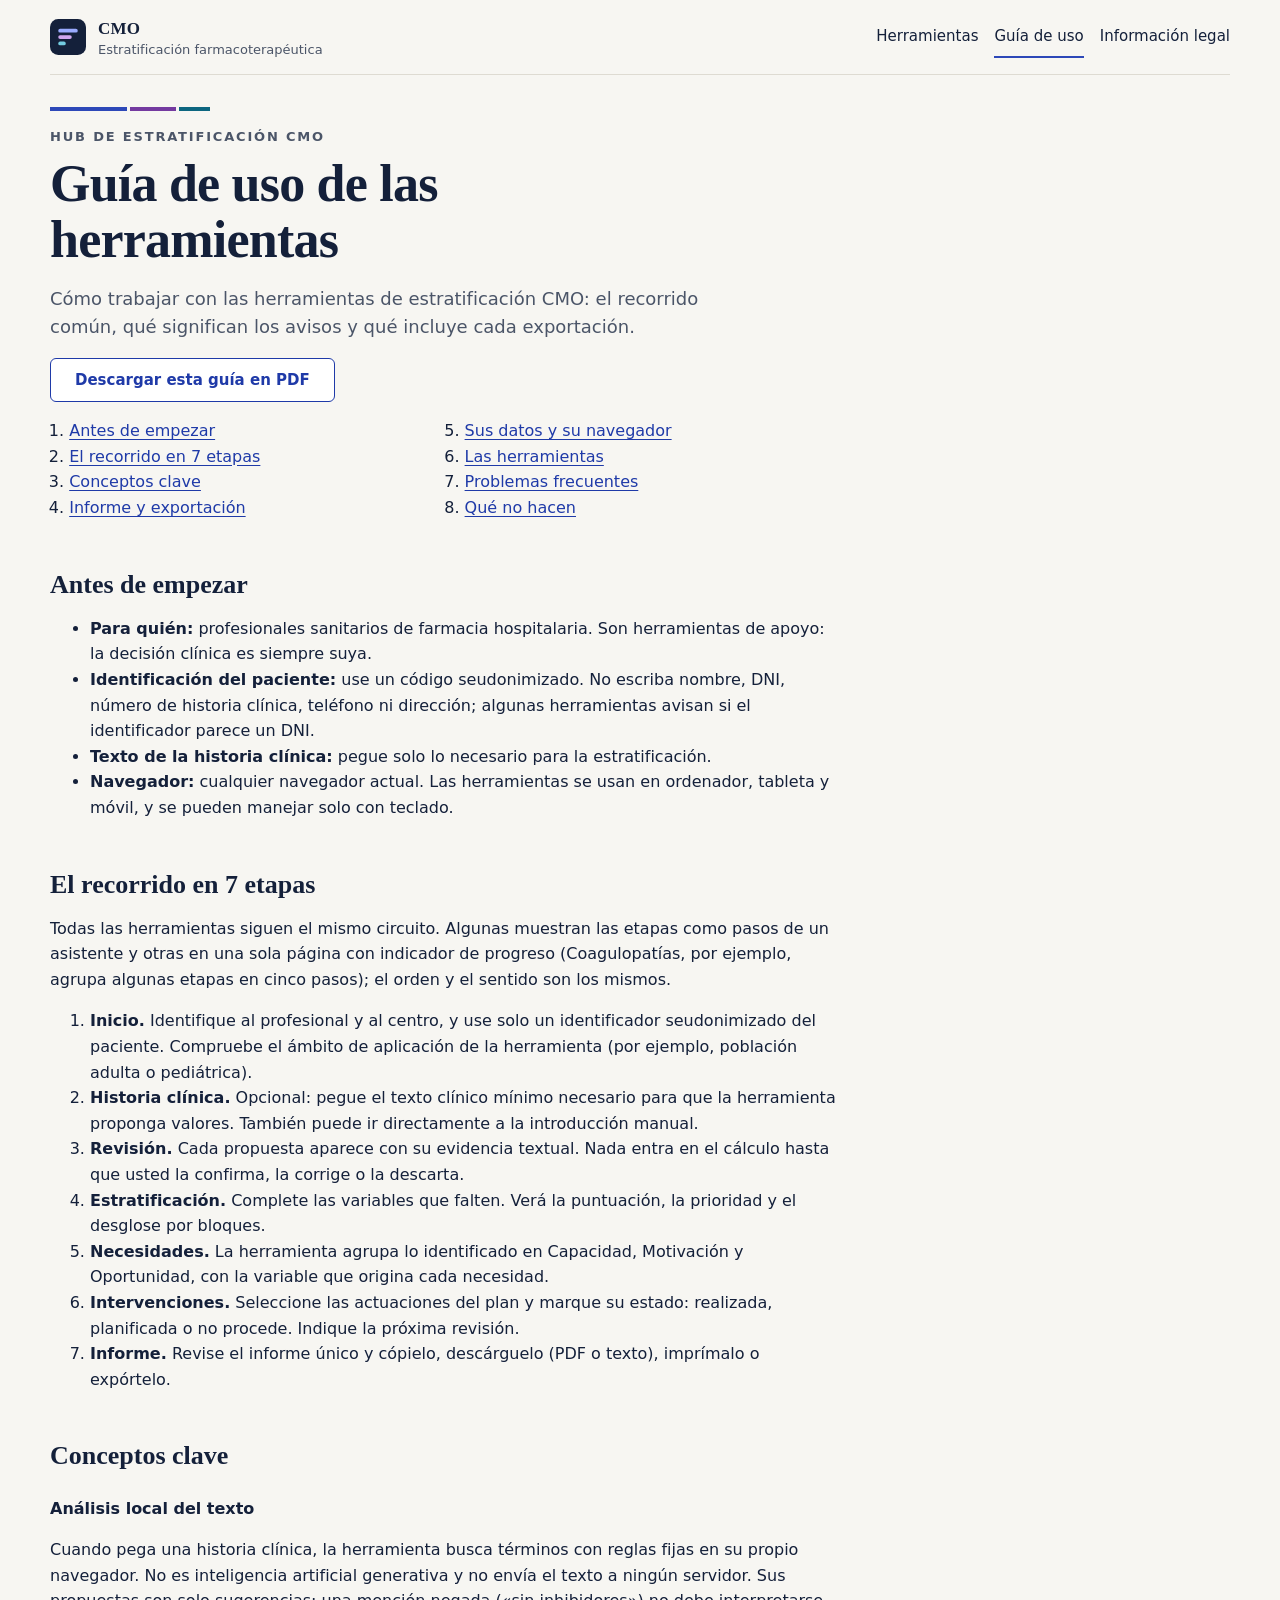
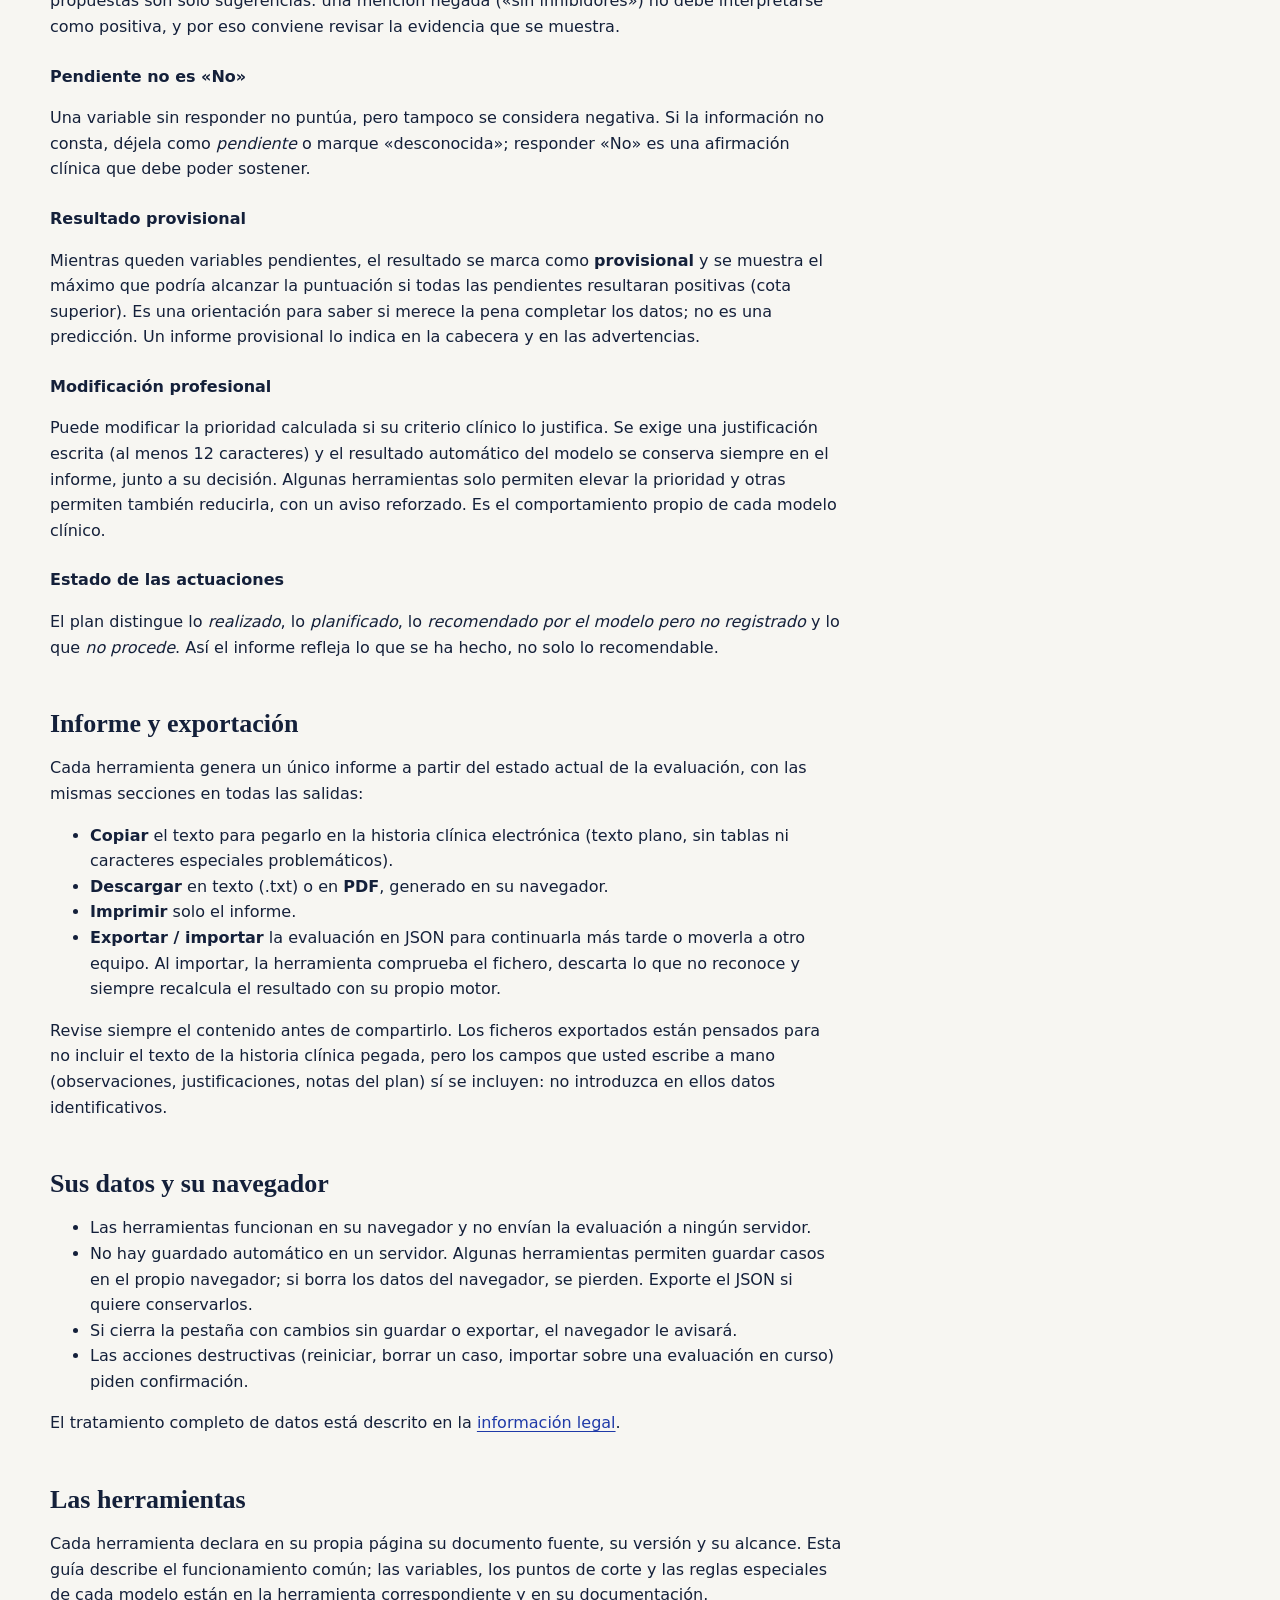
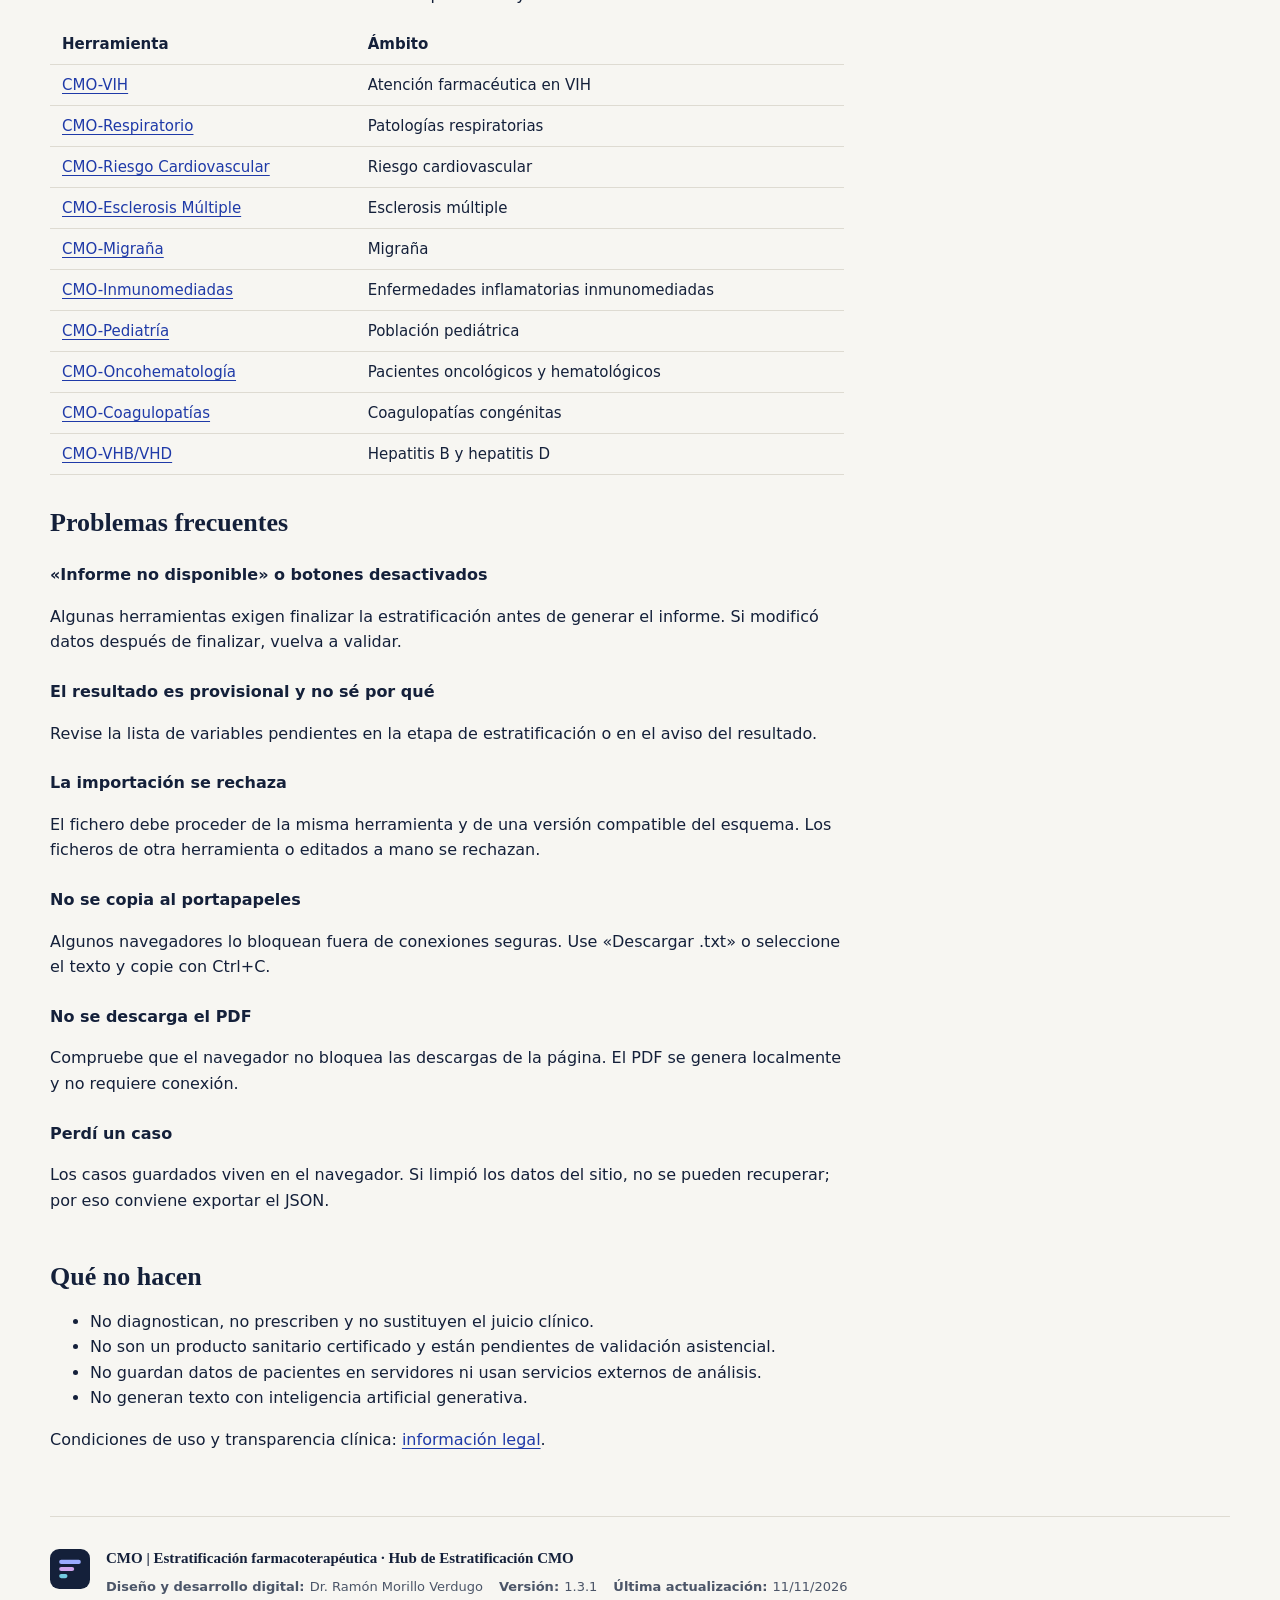
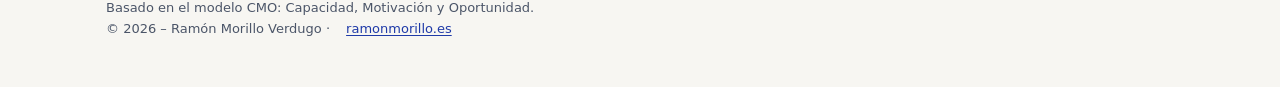
==== commit 3113f079: "PDF de la guía: sin direcciones visibles en la tabla de herramientas; hub 1.3.1 Co-Authored-By: Clau" ====
--- a/guia.html
+++ b/guia.html
@@ -35,7 +35,6 @@
                 .guia h3 { break-after: avoid; }
                 .guia tr, .guia dl > div { break-inside: avoid; }
                 .guia .table-wrap { overflow: visible; }
-                .guia .table-wrap a[href^="http"]::after { content: " · " attr(href); font-size: 8pt; color: var(--cmo-ink-muted); overflow-wrap: anywhere; }
                 .cmo-footer { margin-top: 4mm; break-inside: avoid; }
             }
         }
@@ -46,7 +45,7 @@
         "schema": "cmo-app-meta/1",
         "id": "hub-estratificacion-cmo",
         "name": "Hub de Estratificación CMO",
-        "appVersion": "1.3.0",
+        "appVersion": "1.3.1",
         "algorithm": null,
         "status": "released",
         "releaseDate": "2026-11-11",
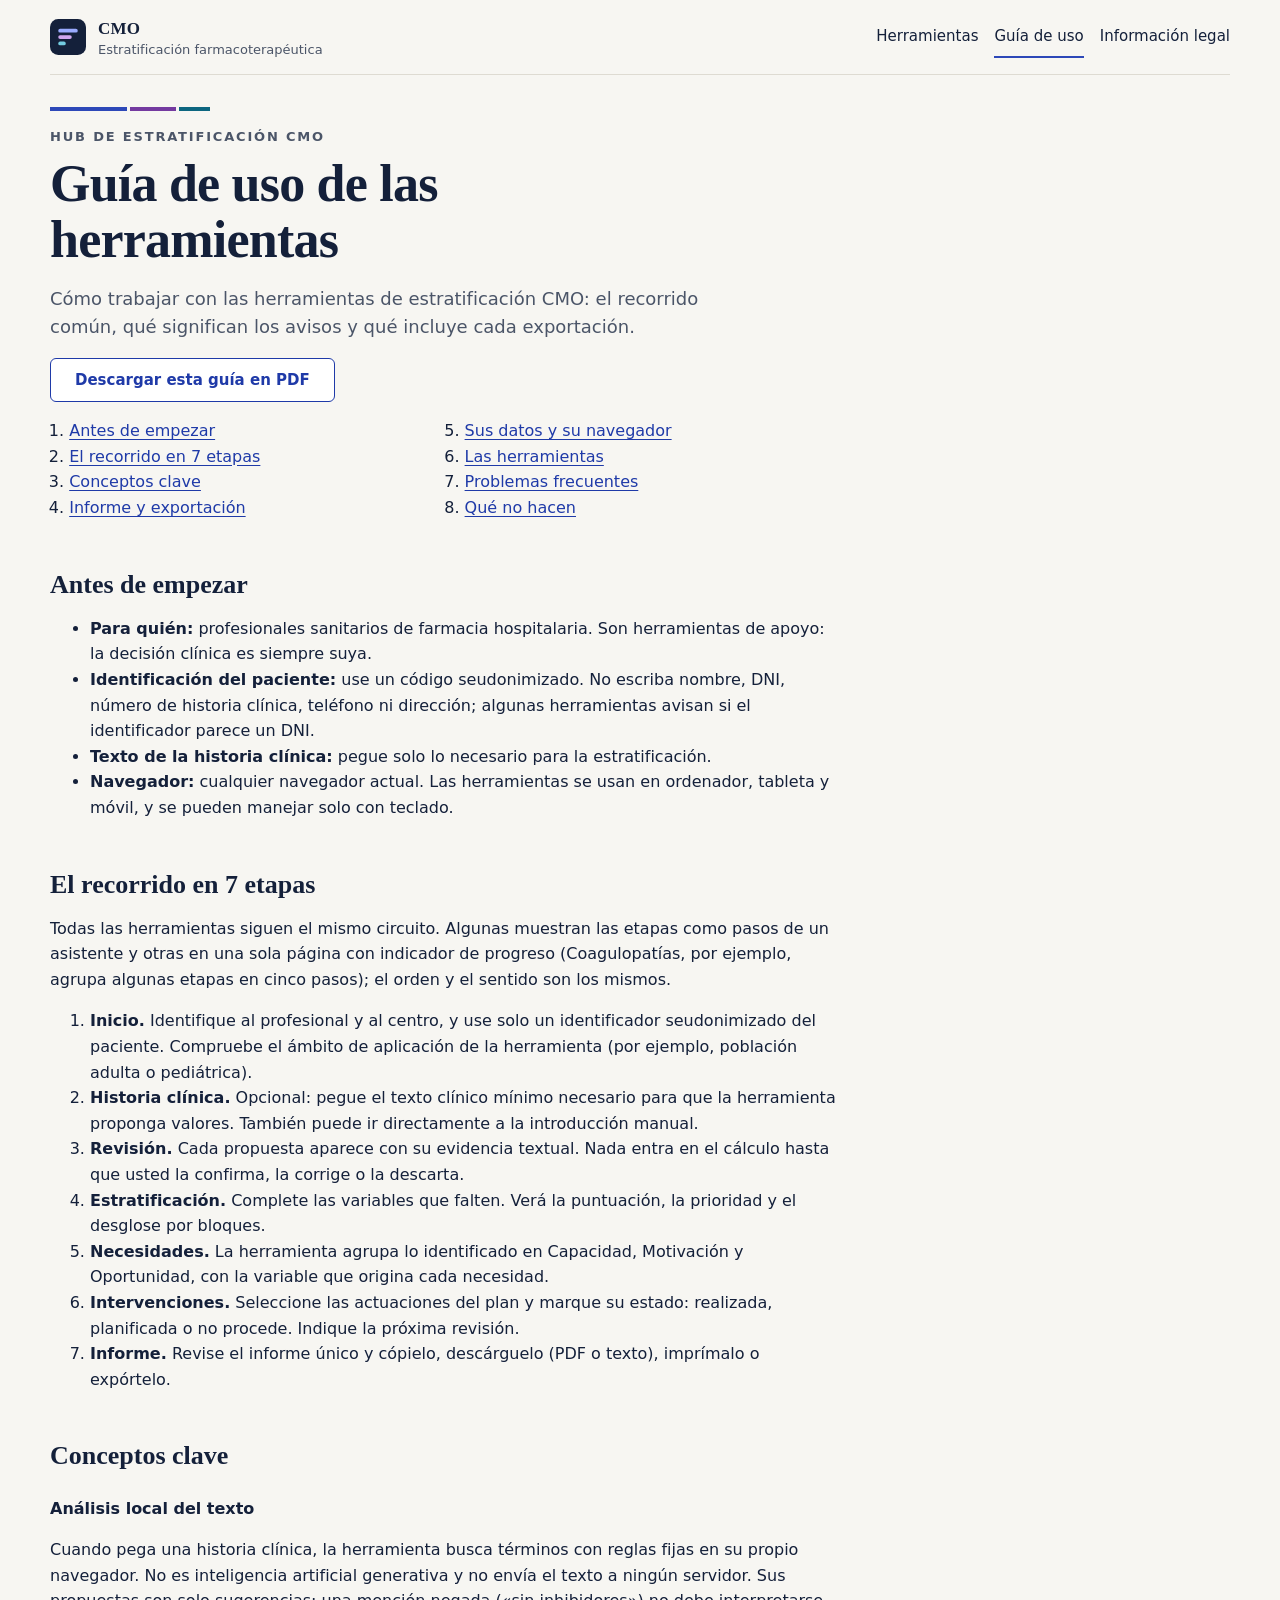
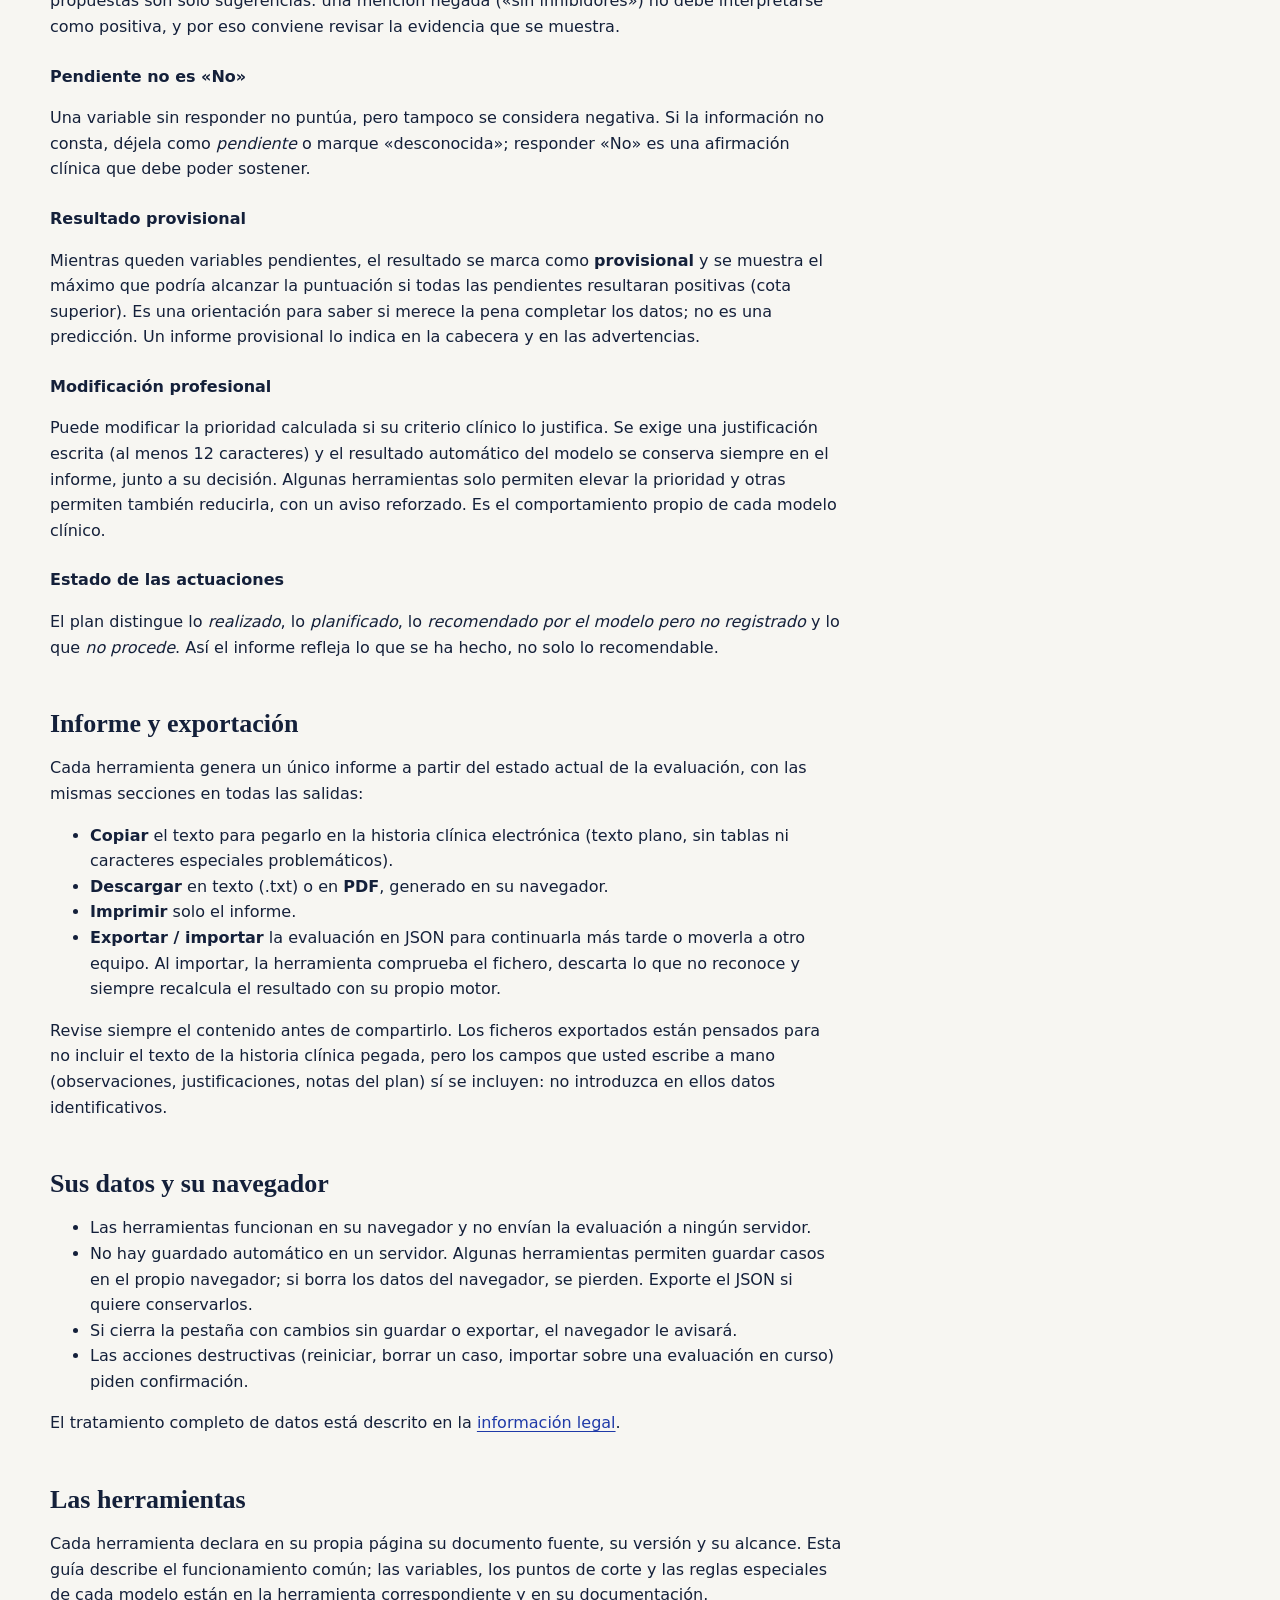
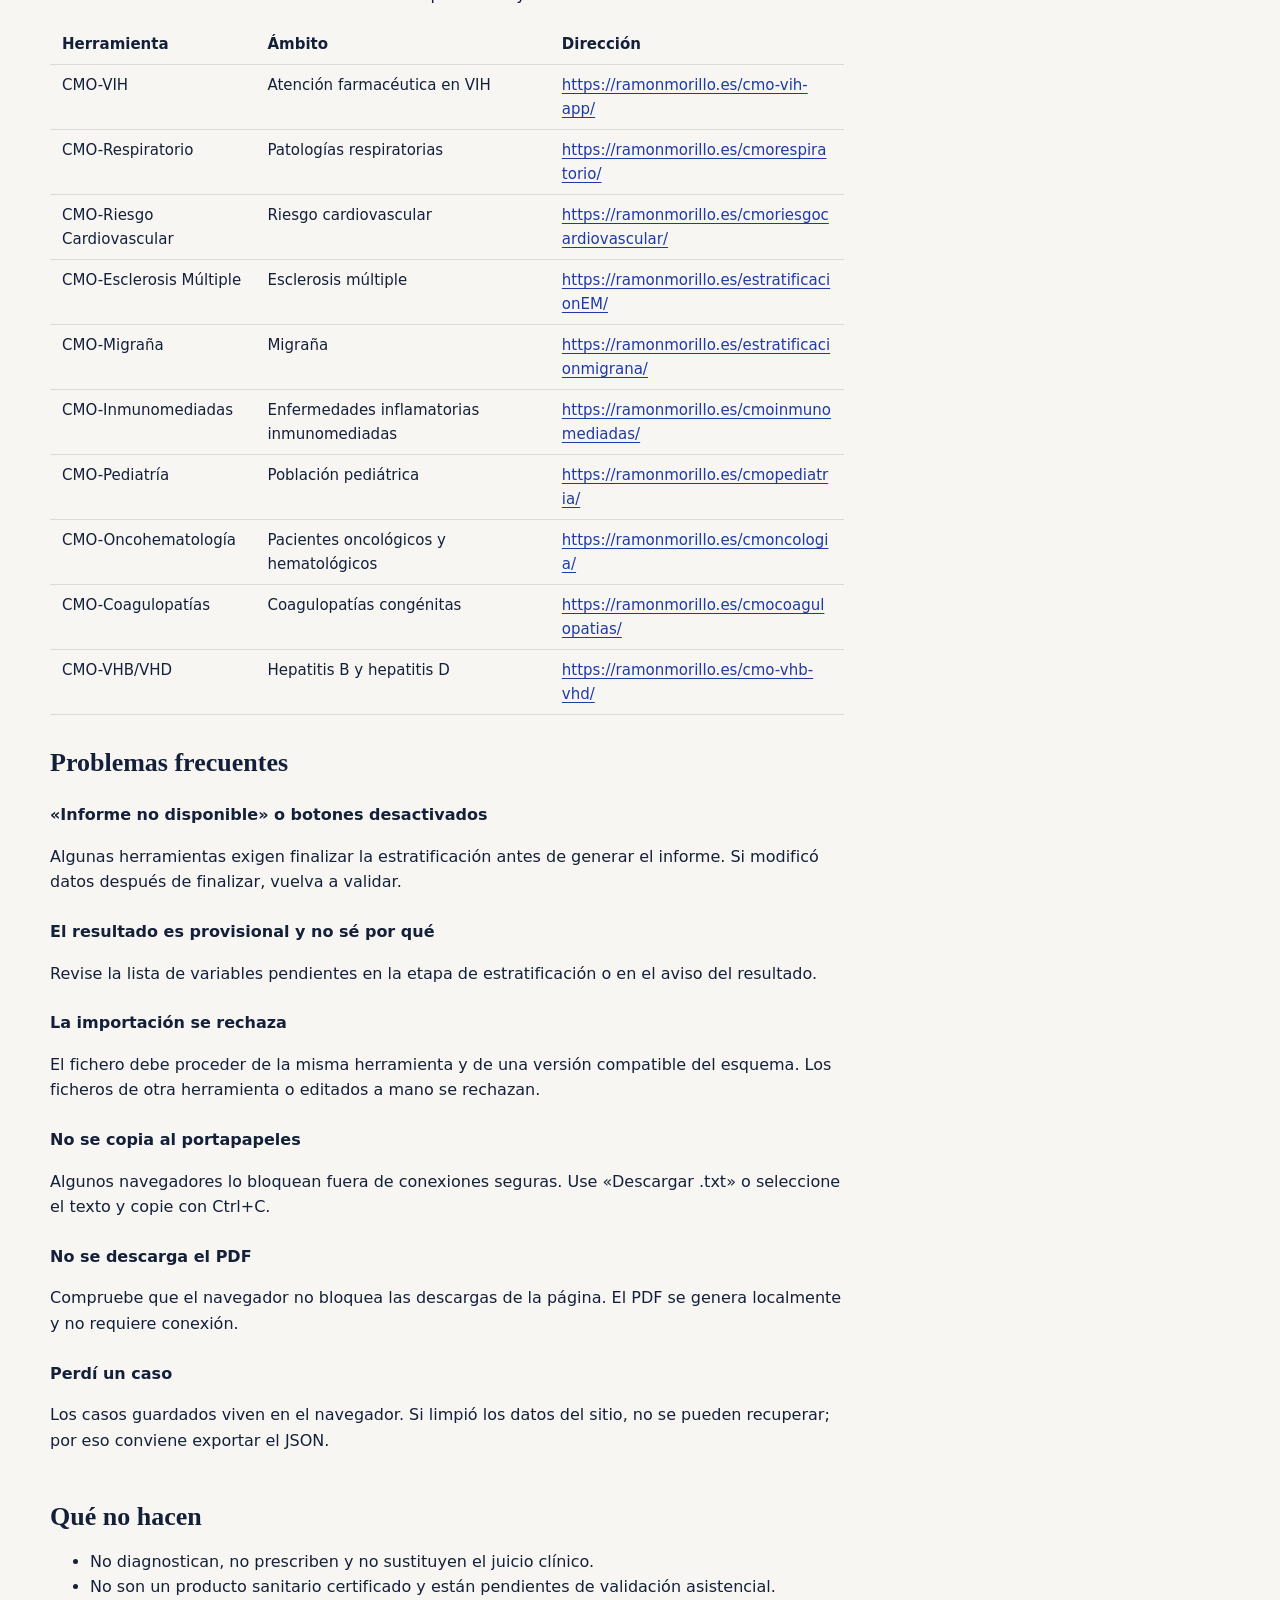
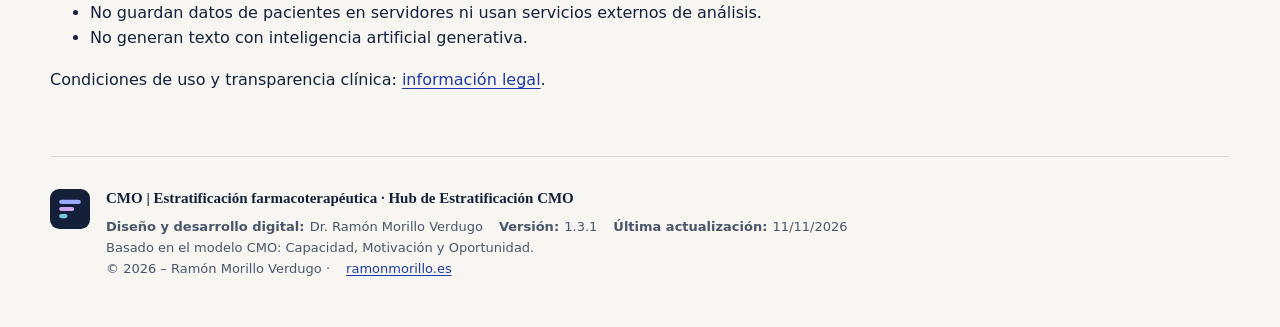
==== commit d96a1650: "Guía y PDF: columna Dirección con https://ramonmorillo.es/<herramienta>/ Co-Authored-By: Claude Sonn" ====
--- a/guia.html
+++ b/guia.html
@@ -15,6 +15,7 @@
         .guia h2 { margin-bottom: var(--cmo-space-3); }
         .guia h3 { margin: var(--cmo-space-5) 0 var(--cmo-space-2); font-size: var(--cmo-text-md); }
         .guia table { width: 100%; border-collapse: collapse; font-size: var(--cmo-text-sm); }
+        .guia td:last-child { overflow-wrap: anywhere; }
         .guia th, .guia td { text-align: left; vertical-align: top; padding: var(--cmo-space-2) var(--cmo-space-3); border-bottom: 1px solid var(--cmo-rule); }
         .guia .table-wrap { overflow-x: auto; }
         .toc { columns: 2 220px; padding-left: 1.2em; }
@@ -35,6 +36,12 @@
                 .guia h3 { break-after: avoid; }
                 .guia tr, .guia dl > div { break-inside: avoid; }
                 .guia .table-wrap { overflow: visible; }
+                .guia table { table-layout: fixed; width: 100%; }
+                .guia th:nth-child(1) { width: 25%; }
+                .guia th:nth-child(2) { width: 29%; }
+                .guia th:nth-child(3) { width: 46%; }
+                .guia td:last-child { font-size: 8pt; overflow-wrap: normal; }
+                .guia th, .guia td { padding: 1.5mm 2mm; }
                 .cmo-footer { margin-top: 4mm; break-inside: avoid; }
             }
         }
@@ -159,18 +166,18 @@
                 <p>Cada herramienta declara en su propia página su documento fuente, su versión y su alcance. Esta guía describe el funcionamiento común; las variables, los puntos de corte y las reglas especiales de cada modelo están en la herramienta correspondiente y en su documentación.</p>
                 <div class="table-wrap">
                     <table>
-                        <thead><tr><th scope="col">Herramienta</th><th scope="col">Ámbito</th></tr></thead>
+                        <thead><tr><th scope="col">Herramienta</th><th scope="col">Ámbito</th><th scope="col">Dirección</th></tr></thead>
                         <tbody>
-                        <tr><td><a href="https://ramonmorillo.github.io/cmo-vih-app/" target="_blank" rel="noopener noreferrer">CMO-VIH</a></td><td>Atención farmacéutica en VIH</td></tr>
-                        <tr><td><a href="https://ramonmorillo.github.io/cmorespiratorio/" target="_blank" rel="noopener noreferrer">CMO-Respiratorio</a></td><td>Patologías respiratorias</td></tr>
-                        <tr><td><a href="https://ramonmorillo.github.io/cmoriesgocardiovascular/" target="_blank" rel="noopener noreferrer">CMO-Riesgo Cardiovascular</a></td><td>Riesgo cardiovascular</td></tr>
-                        <tr><td><a href="https://ramonmorillo.github.io/estratificacionEM/" target="_blank" rel="noopener noreferrer">CMO-Esclerosis Múltiple</a></td><td>Esclerosis múltiple</td></tr>
-                        <tr><td><a href="https://ramonmorillo.github.io/estratificacionmigrana/" target="_blank" rel="noopener noreferrer">CMO-Migraña</a></td><td>Migraña</td></tr>
-                        <tr><td><a href="https://ramonmorillo.github.io/cmoinmunomediadas/" target="_blank" rel="noopener noreferrer">CMO-Inmunomediadas</a></td><td>Enfermedades inflamatorias inmunomediadas</td></tr>
-                        <tr><td><a href="https://ramonmorillo.github.io/cmopediatria/" target="_blank" rel="noopener noreferrer">CMO-Pediatría</a></td><td>Población pediátrica</td></tr>
-                        <tr><td><a href="https://ramonmorillo.github.io/cmoncologia/" target="_blank" rel="noopener noreferrer">CMO-Oncohematología</a></td><td>Pacientes oncológicos y hematológicos</td></tr>
-                        <tr><td><a href="https://ramonmorillo.github.io/cmocoagulopatias/" target="_blank" rel="noopener noreferrer">CMO-Coagulopatías</a></td><td>Coagulopatías congénitas</td></tr>
-                        <tr><td><a href="https://ramonmorillo.github.io/cmo-vhb-vhd/" target="_blank" rel="noopener noreferrer">CMO-VHB/VHD</a></td><td>Hepatitis B y hepatitis D</td></tr>
+                        <tr><td>CMO-VIH</td><td>Atención farmacéutica en VIH</td><td><a href="https://ramonmorillo.es/cmo-vih-app/" target="_blank" rel="noopener noreferrer">https://ramonmorillo.es/cmo-vih-app/</a></td></tr>
+                        <tr><td>CMO-Respiratorio</td><td>Patologías respiratorias</td><td><a href="https://ramonmorillo.es/cmorespiratorio/" target="_blank" rel="noopener noreferrer">https://ramonmorillo.es/cmorespiratorio/</a></td></tr>
+                        <tr><td>CMO-Riesgo Cardiovascular</td><td>Riesgo cardiovascular</td><td><a href="https://ramonmorillo.es/cmoriesgocardiovascular/" target="_blank" rel="noopener noreferrer">https://ramonmorillo.es/cmoriesgocardiovascular/</a></td></tr>
+                        <tr><td>CMO-Esclerosis Múltiple</td><td>Esclerosis múltiple</td><td><a href="https://ramonmorillo.es/estratificacionEM/" target="_blank" rel="noopener noreferrer">https://ramonmorillo.es/estratificacionEM/</a></td></tr>
+                        <tr><td>CMO-Migraña</td><td>Migraña</td><td><a href="https://ramonmorillo.es/estratificacionmigrana/" target="_blank" rel="noopener noreferrer">https://ramonmorillo.es/estratificacionmigrana/</a></td></tr>
+                        <tr><td>CMO-Inmunomediadas</td><td>Enfermedades inflamatorias inmunomediadas</td><td><a href="https://ramonmorillo.es/cmoinmunomediadas/" target="_blank" rel="noopener noreferrer">https://ramonmorillo.es/cmoinmunomediadas/</a></td></tr>
+                        <tr><td>CMO-Pediatría</td><td>Población pediátrica</td><td><a href="https://ramonmorillo.es/cmopediatria/" target="_blank" rel="noopener noreferrer">https://ramonmorillo.es/cmopediatria/</a></td></tr>
+                        <tr><td>CMO-Oncohematología</td><td>Pacientes oncológicos y hematológicos</td><td><a href="https://ramonmorillo.es/cmoncologia/" target="_blank" rel="noopener noreferrer">https://ramonmorillo.es/cmoncologia/</a></td></tr>
+                        <tr><td>CMO-Coagulopatías</td><td>Coagulopatías congénitas</td><td><a href="https://ramonmorillo.es/cmocoagulopatias/" target="_blank" rel="noopener noreferrer">https://ramonmorillo.es/cmocoagulopatias/</a></td></tr>
+                        <tr><td>CMO-VHB/VHD</td><td>Hepatitis B y hepatitis D</td><td><a href="https://ramonmorillo.es/cmo-vhb-vhd/" target="_blank" rel="noopener noreferrer">https://ramonmorillo.es/cmo-vhb-vhd/</a></td></tr>
                         </tbody>
                     </table>
                 </div>
